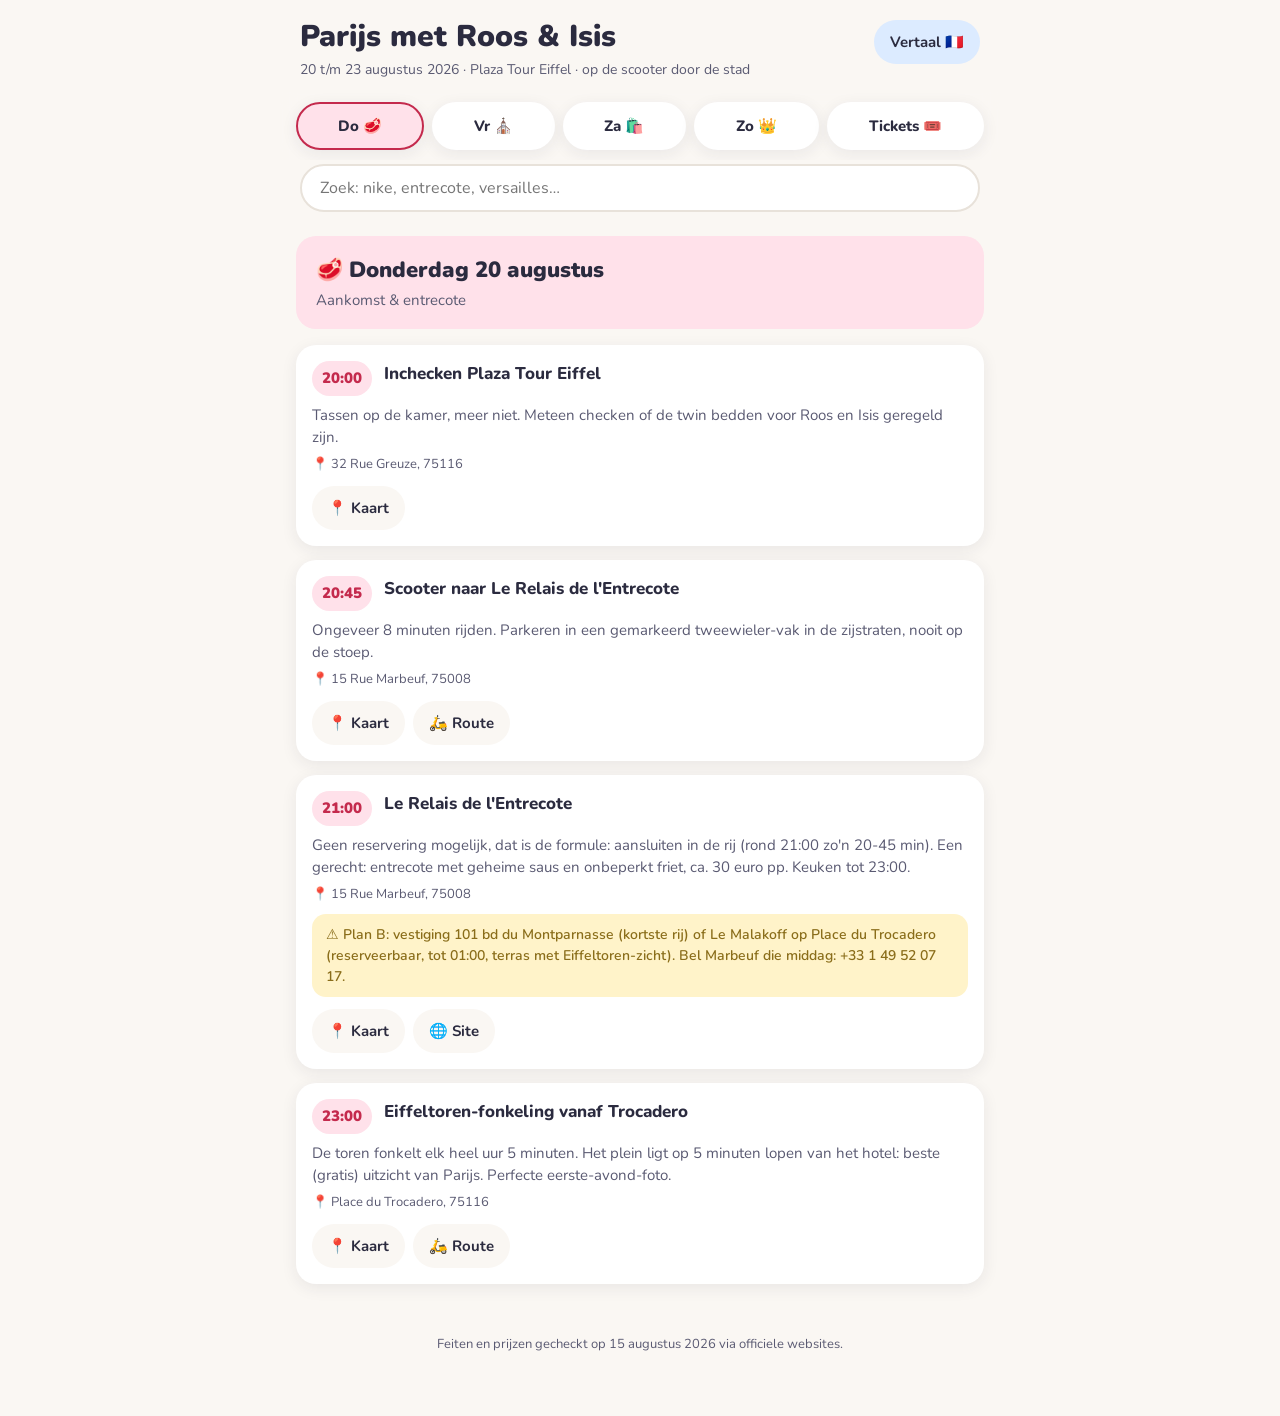
==== site/index.html @ 07dd007b "MVP: reisgids-webapp Parijs 20-23 aug 2026 Statische mobile-first site: 4 dag-tabs + tickets, zoeken" ====
<!DOCTYPE html>
<html lang="nl">
<head>
  <meta charset="UTF-8">
  <meta name="viewport" content="width=device-width, initial-scale=1.0">
  <meta name="description" content="Reisgids voor ons gezinsweekend Parijs, 20 t/m 23 augustus 2026.">
  <title>Parijs met Roos &amp; Isis</title>
  <link rel="preconnect" href="https://fonts.googleapis.com">
  <link rel="preconnect" href="https://fonts.gstatic.com" crossorigin>
  <link href="https://fonts.googleapis.com/css2?family=Nunito:wght@400;600;700;800;900&display=swap" rel="stylesheet">
  <link rel="stylesheet" href="css/style.css">
</head>
<body>
  <div class="app">

    <header class="header">
      <div class="header-row">
        <div class="header-titles">
          <h1 id="site-title">Parijs</h1>
          <p id="site-subtitle" class="subtitle"></p>
        </div>
        <a class="btn-translate" href="https://translate.google.com/?sl=nl&amp;tl=fr&amp;op=translate" target="_blank" rel="noopener">Vertaal 🇫🇷</a>
      </div>
    </header>

    <nav class="daynav" id="daynav" aria-label="Dagen"></nav>

    <div class="searchbar">
      <input type="search" id="search" placeholder="Zoek: nike, entrecote, versailles…" aria-label="Zoeken in het programma" autocomplete="off">
    </div>

    <main id="main">
      <section id="days"></section>
      <section id="tickets-view" hidden></section>
      <section id="search-view" hidden></section>
    </main>

    <footer class="footer">
      <p id="footer-checked"></p>
    </footer>

  </div>
  <script src="js/app.js"></script>
</body>
</html>
---- site/css/style.css ----
/* Parijs0826 — mobile-first, ontworpen op 390px */

:root {
  --ink: #2B2B3F;
  --ink-soft: #5A5A72;
  --bg: #FAF7F3;
  --card: #FFFFFF;
  --pink: #FFE1EA;
  --pink-deep: #C42A4D;
  --blue: #DCEBFF;
  --blue-deep: #2B5D9E;
  --lilac: #EADCFF;
  --lilac-deep: #6B42A8;
  --mint: #DFF5E9;
  --mint-deep: #1F7A4D;
  --gold: #FFF3C9;
  --gold-deep: #8A6D1A;
  --radius: 20px;
  --shadow: 0 4px 16px rgba(43, 43, 63, 0.08);
}

* { box-sizing: border-box; }

html { scroll-behavior: smooth; }

body {
  margin: 0;
  font-family: 'Nunito', system-ui, -apple-system, 'Segoe UI', sans-serif;
  font-size: 16px;
  line-height: 1.5;
  color: var(--ink);
  background: var(--bg);
  -webkit-font-smoothing: antialiased;
}

.app {
  max-width: 720px;
  margin: 0 auto;
  padding: 0 16px 40px;
}

/* ---------- Header ---------- */

.header { padding: 20px 4px 12px; }

.header-row {
  display: flex;
  align-items: flex-start;
  justify-content: space-between;
  gap: 12px;
}

.header h1 {
  margin: 0;
  font-size: 26px;
  font-weight: 900;
  line-height: 1.15;
}

.subtitle {
  margin: 4px 0 0;
  font-size: 14px;
  color: var(--ink-soft);
}

.btn-translate {
  flex-shrink: 0;
  display: inline-flex;
  align-items: center;
  min-height: 44px;
  padding: 8px 16px;
  border-radius: 999px;
  background: var(--blue);
  color: var(--ink);
  font-weight: 700;
  font-size: 15px;
  text-decoration: none;
  white-space: nowrap;
}

/* ---------- Dag-navigatie ---------- */

.daynav {
  position: sticky;
  top: 0;
  z-index: 10;
  display: flex;
  gap: 8px;
  padding: 10px 4px;
  margin: 0 -16px;
  padding-left: 16px;
  padding-right: 16px;
  background: rgba(250, 247, 243, 0.92);
  backdrop-filter: blur(8px);
  -webkit-backdrop-filter: blur(8px);
  overflow-x: auto;
  scrollbar-width: none;
}
.daynav::-webkit-scrollbar { display: none; }

.daytab {
  flex: 1 0 auto;
  min-height: 48px;
  padding: 8px 14px;
  border: 2px solid transparent;
  border-radius: 999px;
  background: var(--card);
  box-shadow: var(--shadow);
  font-family: inherit;
  font-size: 15px;
  font-weight: 800;
  color: var(--ink);
  cursor: pointer;
  white-space: nowrap;
}

.daytab.active-pink  { background: var(--pink);  border-color: var(--pink-deep); }
.daytab.active-blue  { background: var(--blue);  border-color: var(--blue-deep); }
.daytab.active-lilac { background: var(--lilac); border-color: var(--lilac-deep); }
.daytab.active-mint  { background: var(--mint);  border-color: var(--mint-deep); }
.daytab.active-tickets { background: var(--gold); border-color: var(--gold-deep); }

/* ---------- Zoeken ---------- */

.searchbar { padding: 4px 4px 8px; }

#search {
  width: 100%;
  min-height: 48px;
  padding: 10px 18px;
  border: 2px solid #E8E2DA;
  border-radius: 999px;
  background: var(--card);
  font-family: inherit;
  font-size: 16px;
  color: var(--ink);
}
#search:focus {
  outline: none;
  border-color: var(--ink-soft);
}

/* ---------- Dag-secties ---------- */

.day-section { padding-top: 8px; }

.day-header {
  border-radius: var(--radius);
  padding: 18px 20px;
  margin: 8px 0 16px;
}
.day-header h2 {
  margin: 0;
  font-size: 22px;
  font-weight: 900;
}
.day-header .day-sub {
  margin: 2px 0 0;
  font-size: 15px;
  color: var(--ink-soft);
}

.bg-pink  { background: var(--pink); }
.bg-blue  { background: var(--blue); }
.bg-lilac { background: var(--lilac); }
.bg-mint  { background: var(--mint); }

/* ---------- Programma-cards ---------- */

.card {
  background: var(--card);
  border-radius: var(--radius);
  box-shadow: var(--shadow);
  padding: 16px;
  margin-bottom: 14px;
}

.card-top {
  display: flex;
  align-items: flex-start;
  gap: 12px;
}

.time-chip {
  flex-shrink: 0;
  display: inline-flex;
  align-items: center;
  justify-content: center;
  min-width: 58px;
  padding: 6px 10px;
  border-radius: 999px;
  font-size: 15px;
  font-weight: 900;
}
.chip-pink  { background: var(--pink);  color: var(--pink-deep); }
.chip-blue  { background: var(--blue);  color: var(--blue-deep); }
.chip-lilac { background: var(--lilac); color: var(--lilac-deep); }
.chip-mint  { background: var(--mint);  color: var(--mint-deep); }

.card h3 {
  margin: 2px 0 0;
  font-size: 17px;
  font-weight: 800;
  line-height: 1.3;
}

.day-label {
  display: inline-block;
  margin-bottom: 6px;
  padding: 3px 12px;
  border-radius: 999px;
  font-size: 13px;
  font-weight: 800;
}

.card .desc {
  margin: 8px 0 0;
  font-size: 15px;
  color: var(--ink-soft);
}

.card .address {
  margin: 6px 0 0;
  font-size: 13px;
  color: var(--ink-soft);
}

.warn {
  margin-top: 10px;
  padding: 10px 14px;
  border-radius: 14px;
  background: var(--gold);
  color: var(--gold-deep);
  font-size: 14px;
  font-weight: 600;
}

.btnrow {
  display: flex;
  flex-wrap: wrap;
  gap: 8px;
  margin-top: 12px;
}

.btn {
  display: inline-flex;
  align-items: center;
  justify-content: center;
  min-height: 44px;
  padding: 8px 16px;
  border: none;
  border-radius: 999px;
  background: var(--bg);
  font-family: inherit;
  font-size: 15px;
  font-weight: 700;
  color: var(--ink);
  text-decoration: none;
  cursor: pointer;
}
.btn:active { transform: scale(0.97); }

/* ---------- Tickets ---------- */

.section-title {
  margin: 20px 4px 12px;
  font-size: 22px;
  font-weight: 900;
}

.ticket-card {
  background: var(--card);
  border-radius: var(--radius);
  box-shadow: var(--shadow);
  padding: 18px;
  margin-bottom: 14px;
  transition: box-shadow 0.4s;
}

.ticket-card.flash {
  box-shadow: 0 0 0 3px var(--pink-deep), var(--shadow);
}

.badge {
  display: inline-block;
  padding: 4px 14px;
  border-radius: 999px;
  font-size: 13px;
  font-weight: 900;
  letter-spacing: 0.03em;
}
.badge-boek-vandaag       { background: var(--pink-deep); color: #fff; }
.badge-vooraf-aangeraden  { background: var(--lilac); color: var(--lilac-deep); }
.badge-op-de-dag          { background: var(--blue);  color: var(--blue-deep); }
.badge-beslismoment       { background: var(--gold);  color: var(--gold-deep); }
.badge-kan-ter-plekke     { background: var(--mint);  color: var(--mint-deep); }

.ticket-card h3 {
  margin: 10px 0 4px;
  font-size: 18px;
  font-weight: 800;
}

.ticket-meta {
  margin: 2px 0;
  font-size: 15px;
  color: var(--ink-soft);
}
.ticket-meta strong { color: var(--ink); }

.ticket-note {
  margin: 8px 0 0;
  font-size: 14px;
  color: var(--ink-soft);
}

.btn-book {
  display: flex;
  align-items: center;
  justify-content: center;
  width: 100%;
  min-height: 52px;
  margin-top: 14px;
  border-radius: 999px;
  background: var(--ink);
  color: #fff;
  font-size: 16px;
  font-weight: 800;
  text-decoration: none;
}

/* ---------- Praktisch & budget ---------- */

.praktisch-card {
  background: var(--card);
  border-radius: var(--radius);
  box-shadow: var(--shadow);
  padding: 16px;
  margin-bottom: 12px;
}
.praktisch-card h3 {
  margin: 0 0 6px;
  font-size: 16px;
  font-weight: 800;
}
.praktisch-card p {
  margin: 0;
  font-size: 14px;
  color: var(--ink-soft);
}

.budget-row {
  display: flex;
  justify-content: space-between;
  gap: 12px;
  padding: 8px 0;
  border-bottom: 1px solid #F0EAE2;
  font-size: 15px;
}
.budget-row:last-of-type { border-bottom: none; }
.budget-row .bedrag { font-weight: 800; white-space: nowrap; }

.budget-total {
  display: flex;
  justify-content: space-between;
  gap: 12px;
  padding: 10px 0 0;
  font-size: 16px;
  font-weight: 900;
}

.budget-extra {
  margin: 10px 0 0;
  font-size: 14px;
  color: var(--ink-soft);
}

/* ---------- Zoekresultaten ---------- */

.search-empty {
  padding: 30px 16px;
  text-align: center;
  color: var(--ink-soft);
  font-size: 15px;
}

/* ---------- Footer ---------- */

.footer {
  padding: 24px 4px 8px;
  text-align: center;
  font-size: 13px;
  color: var(--ink-soft);
}

/* ---------- Groter scherm ---------- */

@media (min-width: 480px) {
  .header h1 { font-size: 30px; }
}
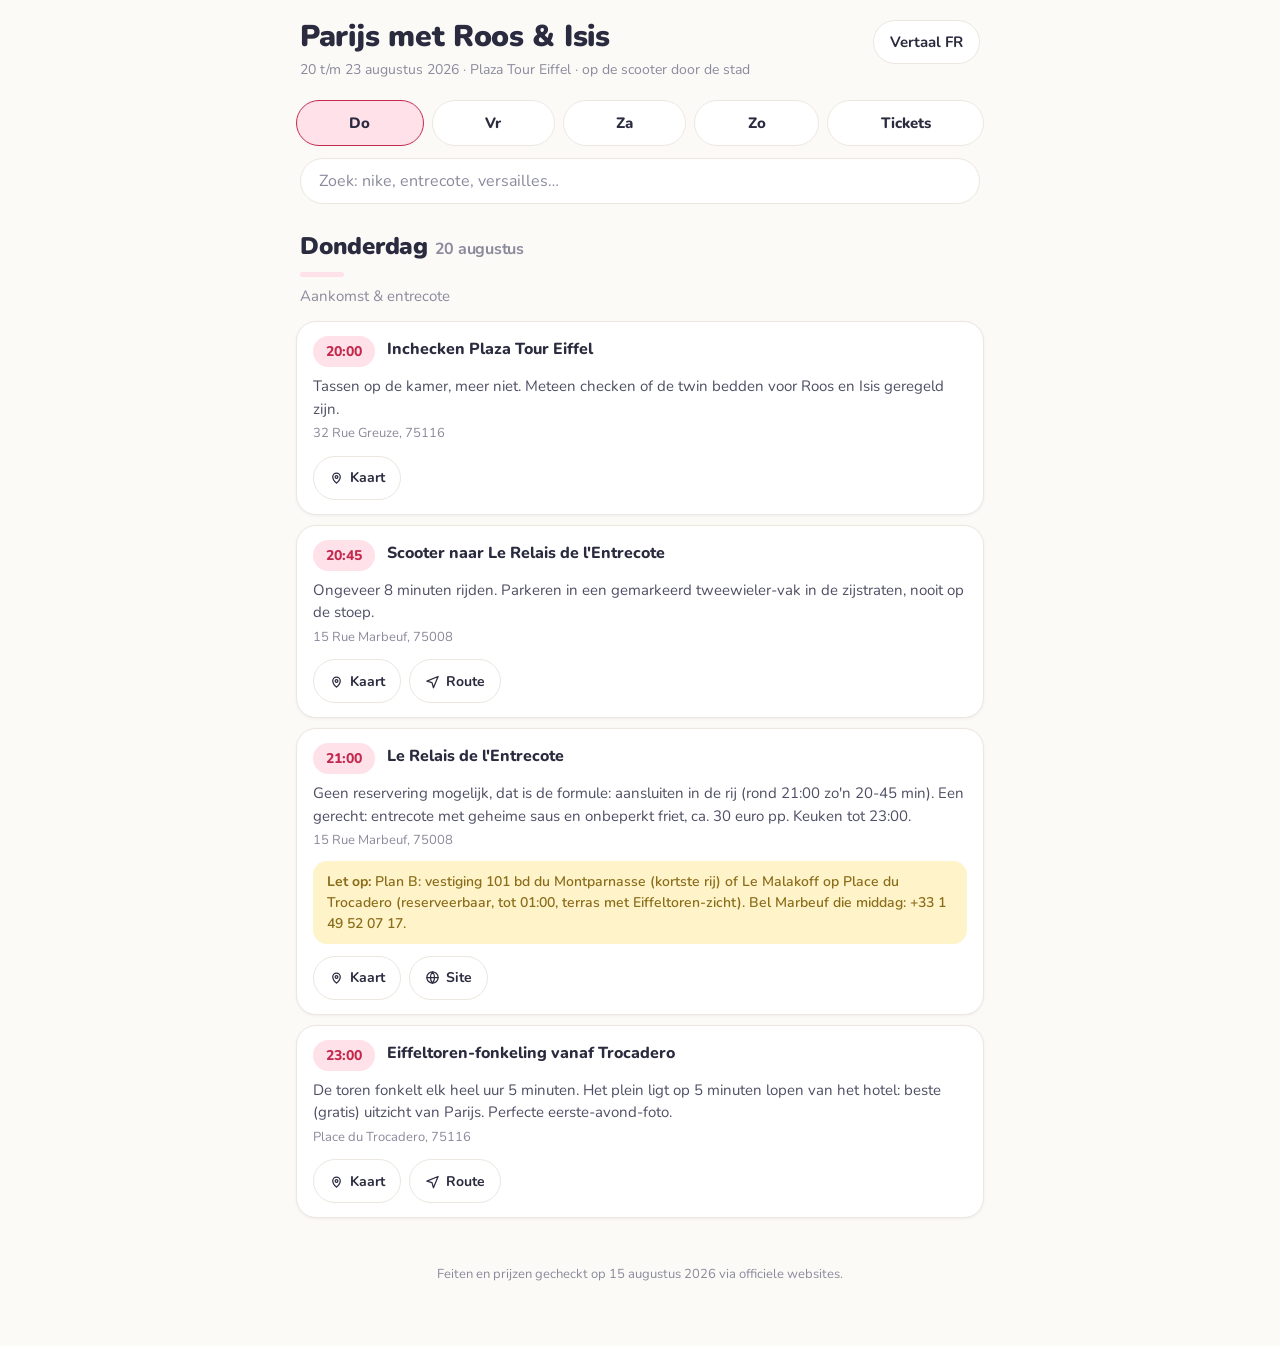
==== commit 141f983b: "Sprint 1: strakker design, emoji vervangen door SVG-iconen Dag-tabs en koppen tekstueel, knoppen met" ====
--- a/site/index.html
+++ b/site/index.html
@@ -19,7 +19,7 @@
           <h1 id="site-title">Parijs</h1>
           <p id="site-subtitle" class="subtitle"></p>
         </div>
-        <a class="btn-translate" href="https://translate.google.com/?sl=nl&amp;tl=fr&amp;op=translate" target="_blank" rel="noopener">Vertaal 🇫🇷</a>
+        <a class="btn-translate" href="https://translate.google.com/?sl=nl&amp;tl=fr&amp;op=translate" target="_blank" rel="noopener">Vertaal FR</a>
       </div>
     </header>
 
--- a/site/css/style.css
+++ b/site/css/style.css
@@ -2,9 +2,11 @@
 
 :root {
   --ink: #2B2B3F;
-  --ink-soft: #5A5A72;
-  --bg: #FAF7F3;
+  --ink-soft: #4E4E64;
+  --ink-mute: #8A8A9C;
+  --bg: #FBFAF7;
   --card: #FFFFFF;
+  --line: #ECE7DF;
   --pink: #FFE1EA;
   --pink-deep: #C42A4D;
   --blue: #DCEBFF;
@@ -16,7 +18,7 @@
   --gold: #FFF3C9;
   --gold-deep: #8A6D1A;
   --radius: 20px;
-  --shadow: 0 4px 16px rgba(43, 43, 63, 0.08);
+  --shadow: 0 1px 3px rgba(43, 43, 63, 0.06);
 }
 
 * { box-sizing: border-box; }
@@ -39,9 +41,15 @@
   padding: 0 16px 40px;
 }
 
+.ic {
+  width: 15px;
+  height: 15px;
+  flex-shrink: 0;
+}
+
 /* ---------- Header ---------- */
 
-.header { padding: 20px 4px 12px; }
+.header { padding: 20px 4px 10px; }
 
 .header-row {
   display: flex;
@@ -55,12 +63,13 @@
   font-size: 26px;
   font-weight: 900;
   line-height: 1.15;
+  letter-spacing: -0.01em;
 }
 
 .subtitle {
   margin: 4px 0 0;
   font-size: 14px;
-  color: var(--ink-soft);
+  color: var(--ink-mute);
 }
 
 .btn-translate {
@@ -69,8 +78,9 @@
   align-items: center;
   min-height: 44px;
   padding: 8px 16px;
-  border-radius: 999px;
-  background: var(--blue);
+  border: 1px solid var(--line);
+  border-radius: 999px;
+  background: var(--card);
   color: var(--ink);
   font-weight: 700;
   font-size: 15px;
@@ -86,11 +96,9 @@
   z-index: 10;
   display: flex;
   gap: 8px;
-  padding: 10px 4px;
+  padding: 10px 16px;
   margin: 0 -16px;
-  padding-left: 16px;
-  padding-right: 16px;
-  background: rgba(250, 247, 243, 0.92);
+  background: rgba(251, 250, 247, 0.94);
   backdrop-filter: blur(8px);
   -webkit-backdrop-filter: blur(8px);
   overflow-x: auto;
@@ -100,12 +108,11 @@
 
 .daytab {
   flex: 1 0 auto;
-  min-height: 48px;
-  padding: 8px 14px;
-  border: 2px solid transparent;
-  border-radius: 999px;
-  background: var(--card);
-  box-shadow: var(--shadow);
+  min-height: 46px;
+  padding: 8px 16px;
+  border: 1px solid var(--line);
+  border-radius: 999px;
+  background: var(--card);
   font-family: inherit;
   font-size: 15px;
   font-weight: 800;
@@ -122,42 +129,56 @@
 
 /* ---------- Zoeken ---------- */
 
-.searchbar { padding: 4px 4px 8px; }
+.searchbar { padding: 2px 4px 8px; }
 
 #search {
   width: 100%;
-  min-height: 48px;
+  min-height: 46px;
   padding: 10px 18px;
-  border: 2px solid #E8E2DA;
+  border: 1px solid var(--line);
   border-radius: 999px;
   background: var(--card);
   font-family: inherit;
   font-size: 16px;
   color: var(--ink);
 }
+#search::placeholder { color: var(--ink-mute); }
 #search:focus {
   outline: none;
-  border-color: var(--ink-soft);
+  border-color: var(--ink-mute);
 }
 
 /* ---------- Dag-secties ---------- */
 
-.day-section { padding-top: 8px; }
-
-.day-header {
-  border-radius: var(--radius);
-  padding: 18px 20px;
-  margin: 8px 0 16px;
-}
+.day-section { padding-top: 4px; }
+
+.day-header { padding: 12px 4px 14px; }
+
 .day-header h2 {
   margin: 0;
-  font-size: 22px;
+  font-size: 24px;
   font-weight: 900;
-}
+  letter-spacing: -0.01em;
+}
+
+.day-date {
+  font-size: 16px;
+  font-weight: 700;
+  color: var(--ink-mute);
+}
+
+.day-accent {
+  display: block;
+  width: 44px;
+  height: 5px;
+  border-radius: 999px;
+  margin-top: 8px;
+}
+
 .day-header .day-sub {
-  margin: 2px 0 0;
-  font-size: 15px;
-  color: var(--ink-soft);
+  margin: 8px 0 0;
+  font-size: 15px;
+  color: var(--ink-mute);
 }
 
 .bg-pink  { background: var(--pink); }
@@ -169,10 +190,11 @@
 
 .card {
   background: var(--card);
+  border: 1px solid var(--line);
   border-radius: var(--radius);
   box-shadow: var(--shadow);
-  padding: 16px;
-  margin-bottom: 14px;
+  padding: 14px 16px;
+  margin-bottom: 10px;
 }
 
 .card-top {
@@ -186,11 +208,12 @@
   display: inline-flex;
   align-items: center;
   justify-content: center;
-  min-width: 58px;
-  padding: 6px 10px;
-  border-radius: 999px;
-  font-size: 15px;
-  font-weight: 900;
+  min-width: 62px;
+  padding: 5px 10px;
+  border-radius: 999px;
+  font-size: 14px;
+  font-weight: 800;
+  font-variant-numeric: tabular-nums;
 }
 .chip-pink  { background: var(--pink);  color: var(--pink-deep); }
 .chip-blue  { background: var(--blue);  color: var(--blue-deep); }
@@ -198,16 +221,16 @@
 .chip-mint  { background: var(--mint);  color: var(--mint-deep); }
 
 .card h3 {
-  margin: 2px 0 0;
-  font-size: 17px;
+  margin: 3px 0 0;
+  font-size: 16px;
   font-weight: 800;
   line-height: 1.3;
 }
 
 .day-label {
   display: inline-block;
-  margin-bottom: 6px;
-  padding: 3px 12px;
+  margin-bottom: 8px;
+  padding: 2px 12px;
   border-radius: 999px;
   font-size: 13px;
   font-weight: 800;
@@ -220,9 +243,9 @@
 }
 
 .card .address {
-  margin: 6px 0 0;
+  margin: 4px 0 0;
   font-size: 13px;
-  color: var(--ink-soft);
+  color: var(--ink-mute);
 }
 
 .warn {
@@ -246,13 +269,14 @@
   display: inline-flex;
   align-items: center;
   justify-content: center;
+  gap: 6px;
   min-height: 44px;
-  padding: 8px 16px;
-  border: none;
-  border-radius: 999px;
-  background: var(--bg);
+  padding: 8px 15px;
+  border: 1px solid var(--line);
+  border-radius: 999px;
+  background: var(--card);
   font-family: inherit;
-  font-size: 15px;
+  font-size: 14px;
   font-weight: 700;
   color: var(--ink);
   text-decoration: none;
@@ -263,17 +287,19 @@
 /* ---------- Tickets ---------- */
 
 .section-title {
-  margin: 20px 4px 12px;
+  margin: 22px 4px 12px;
   font-size: 22px;
   font-weight: 900;
+  letter-spacing: -0.01em;
 }
 
 .ticket-card {
   background: var(--card);
+  border: 1px solid var(--line);
   border-radius: var(--radius);
   box-shadow: var(--shadow);
-  padding: 18px;
-  margin-bottom: 14px;
+  padding: 16px;
+  margin-bottom: 10px;
   transition: box-shadow 0.4s;
 }
 
@@ -283,7 +309,7 @@
 
 .badge {
   display: inline-block;
-  padding: 4px 14px;
+  padding: 3px 13px;
   border-radius: 999px;
   font-size: 13px;
   font-weight: 900;
@@ -297,7 +323,7 @@
 
 .ticket-card h3 {
   margin: 10px 0 4px;
-  font-size: 18px;
+  font-size: 17px;
   font-weight: 800;
 }
 
@@ -311,7 +337,7 @@
 .ticket-note {
   margin: 8px 0 0;
   font-size: 14px;
-  color: var(--ink-soft);
+  color: var(--ink-mute);
 }
 
 .btn-book {
@@ -319,12 +345,12 @@
   align-items: center;
   justify-content: center;
   width: 100%;
-  min-height: 52px;
+  min-height: 50px;
   margin-top: 14px;
   border-radius: 999px;
   background: var(--ink);
   color: #fff;
-  font-size: 16px;
+  font-size: 15px;
   font-weight: 800;
   text-decoration: none;
 }
@@ -333,14 +359,15 @@
 
 .praktisch-card {
   background: var(--card);
+  border: 1px solid var(--line);
   border-radius: var(--radius);
   box-shadow: var(--shadow);
   padding: 16px;
-  margin-bottom: 12px;
+  margin-bottom: 10px;
 }
 .praktisch-card h3 {
   margin: 0 0 6px;
-  font-size: 16px;
+  font-size: 15px;
   font-weight: 800;
 }
 .praktisch-card p {
@@ -354,8 +381,9 @@
   justify-content: space-between;
   gap: 12px;
   padding: 8px 0;
-  border-bottom: 1px solid #F0EAE2;
-  font-size: 15px;
+  border-bottom: 1px solid #F2EEE7;
+  font-size: 15px;
+  font-variant-numeric: tabular-nums;
 }
 .budget-row:last-of-type { border-bottom: none; }
 .budget-row .bedrag { font-weight: 800; white-space: nowrap; }
@@ -367,12 +395,13 @@
   padding: 10px 0 0;
   font-size: 16px;
   font-weight: 900;
+  font-variant-numeric: tabular-nums;
 }
 
 .budget-extra {
   margin: 10px 0 0;
   font-size: 14px;
-  color: var(--ink-soft);
+  color: var(--ink-mute);
 }
 
 /* ---------- Zoekresultaten ---------- */
@@ -380,7 +409,7 @@
 .search-empty {
   padding: 30px 16px;
   text-align: center;
-  color: var(--ink-soft);
+  color: var(--ink-mute);
   font-size: 15px;
 }
 
@@ -390,7 +419,7 @@
   padding: 24px 4px 8px;
   text-align: center;
   font-size: 13px;
-  color: var(--ink-soft);
+  color: var(--ink-mute);
 }
 
 /* ---------- Groter scherm ---------- */
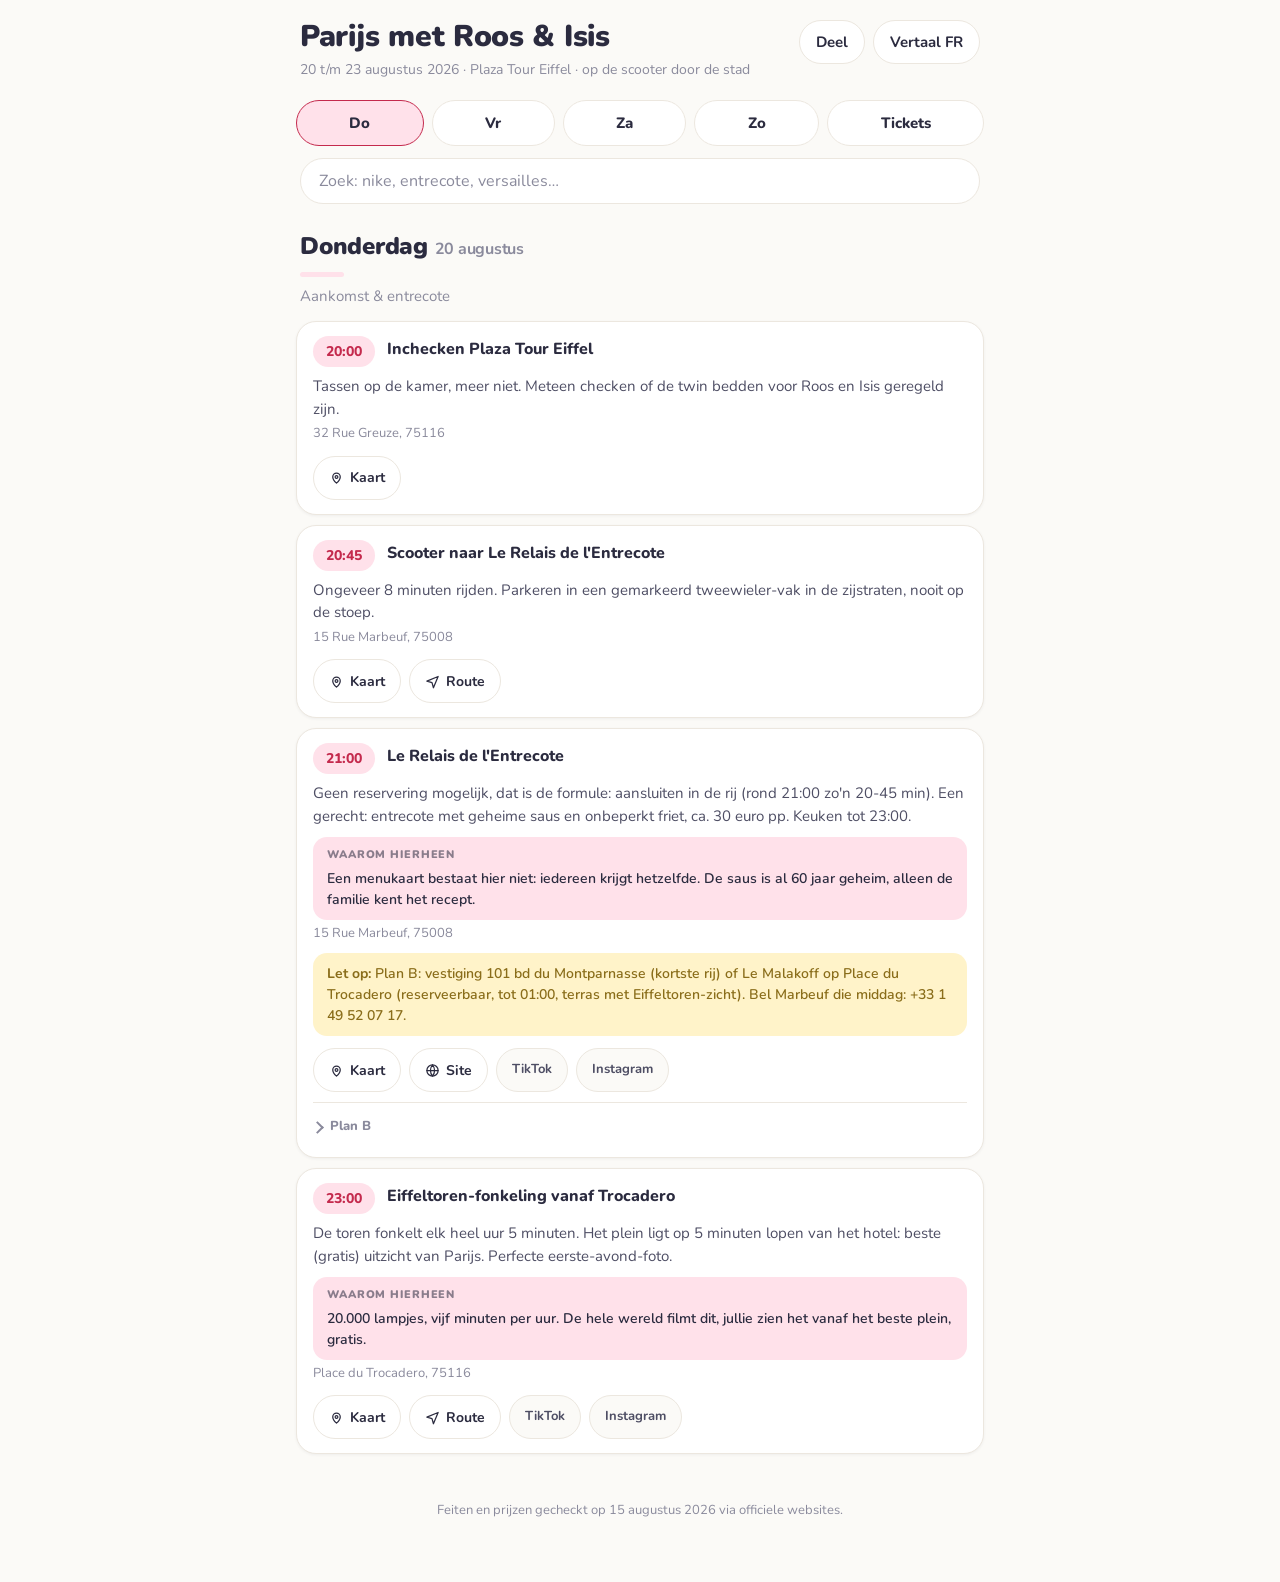
==== commit e4a6ce52: "Sprint 2 extra: Deel-knop in de header Web Share API op mobiel, kopieer-naar-klembord als fallback m" ====
--- a/site/index.html
+++ b/site/index.html
@@ -19,7 +19,10 @@
           <h1 id="site-title">Parijs</h1>
           <p id="site-subtitle" class="subtitle"></p>
         </div>
-        <a class="btn-translate" href="https://translate.google.com/?sl=nl&amp;tl=fr&amp;op=translate" target="_blank" rel="noopener">Vertaal FR</a>
+        <div class="header-actions">
+          <button class="btn-translate" id="share-btn" type="button">Deel</button>
+          <a class="btn-translate" href="https://translate.google.com/?sl=nl&amp;tl=fr&amp;op=translate" target="_blank" rel="noopener">Vertaal FR</a>
+        </div>
       </div>
     </header>
 
--- a/site/css/style.css
+++ b/site/css/style.css
@@ -72,8 +72,16 @@
   color: var(--ink-mute);
 }
 
+.header-actions {
+  flex-shrink: 0;
+  display: flex;
+  gap: 8px;
+}
+
 .btn-translate {
   flex-shrink: 0;
+  font-family: inherit;
+  cursor: pointer;
   display: inline-flex;
   align-items: center;
   min-height: 44px;
@@ -220,6 +228,25 @@
 .chip-lilac { background: var(--lilac); color: var(--lilac-deep); }
 .chip-mint  { background: var(--mint);  color: var(--mint-deep); }
 
+.card.is-now { border-color: var(--ink); }
+
+.live-badge {
+  flex-shrink: 0;
+  display: inline-flex;
+  align-items: center;
+  padding: 5px 10px;
+  border-radius: 999px;
+  font-size: 12px;
+  font-weight: 900;
+  letter-spacing: 0.05em;
+}
+.live-now { background: var(--ink); color: #fff; }
+.live-next {
+  background: var(--card);
+  color: var(--ink-mute);
+  border: 1px solid var(--line);
+}
+
 .card h3 {
   margin: 3px 0 0;
   font-size: 16px;
@@ -246,6 +273,37 @@
   margin: 4px 0 0;
   font-size: 13px;
   color: var(--ink-mute);
+}
+
+.why {
+  margin-top: 10px;
+  padding: 10px 14px;
+  border-radius: 14px;
+}
+
+.why-label {
+  margin: 0;
+  font-size: 11px;
+  font-weight: 900;
+  letter-spacing: 0.08em;
+  text-transform: uppercase;
+  opacity: 0.55;
+}
+
+.why-text {
+  margin: 4px 0 0;
+  font-size: 14px;
+  font-weight: 600;
+  color: var(--ink);
+}
+
+.option-why {
+  margin: 6px 0 0;
+  padding-left: 10px;
+  border-left: 3px solid var(--line);
+  font-size: 13px;
+  font-weight: 600;
+  color: var(--ink-soft);
 }
 
 .warn {
@@ -265,6 +323,39 @@
   margin-top: 12px;
 }
 
+/* ---------- Opties binnen een card (bijv. dinersuggesties) ---------- */
+
+.option-group {
+  margin: 14px 0 0;
+  font-size: 12px;
+  font-weight: 800;
+  letter-spacing: 0.06em;
+  text-transform: uppercase;
+  color: var(--ink-mute);
+}
+
+.option {
+  margin-top: 8px;
+  padding: 12px 14px;
+  border: 1px solid var(--line);
+  border-radius: 14px;
+  background: var(--bg);
+}
+
+.option-name {
+  margin: 0;
+  font-size: 15px;
+  font-weight: 800;
+}
+
+.option-note {
+  margin: 3px 0 0;
+  font-size: 14px;
+  color: var(--ink-soft);
+}
+
+.option-btns { margin-top: 10px; }
+
 .btn {
   display: inline-flex;
   align-items: center;
@@ -283,6 +374,58 @@
   cursor: pointer;
 }
 .btn:active { transform: scale(0.97); }
+
+.btn-social {
+  font-size: 13px;
+  color: var(--ink-soft);
+  background: var(--bg);
+}
+
+.btn-viral {
+  font-size: 13px;
+  background: var(--pink);
+  border-color: var(--pink-deep);
+  color: var(--pink-deep);
+}
+
+/* ---------- Plan B ---------- */
+
+.planb {
+  margin-top: 10px;
+  border-top: 1px solid var(--line);
+  padding-top: 8px;
+}
+
+.planb summary {
+  display: inline-flex;
+  align-items: center;
+  min-height: 32px;
+  font-size: 13px;
+  font-weight: 800;
+  color: var(--ink-mute);
+  cursor: pointer;
+  list-style: none;
+}
+.planb summary::-webkit-details-marker { display: none; }
+.planb summary::before {
+  content: '';
+  display: inline-block;
+  width: 7px;
+  height: 7px;
+  margin-right: 8px;
+  border-right: 2px solid var(--ink-mute);
+  border-bottom: 2px solid var(--ink-mute);
+  transform: rotate(-45deg);
+  transition: transform 0.15s;
+}
+.planb[open] summary::before { transform: rotate(45deg); }
+
+.planb-body p {
+  margin: 6px 0 0;
+  font-size: 14px;
+  color: var(--ink-soft);
+}
+.planb-body .btn { margin-top: 8px; }
 
 /* ---------- Tickets ---------- */
 
@@ -307,6 +450,45 @@
   box-shadow: 0 0 0 3px var(--pink-deep), var(--shadow);
 }
 
+.booked-counter {
+  margin: -4px 4px 12px;
+  font-size: 14px;
+  font-weight: 700;
+  color: var(--ink-mute);
+}
+
+.ticket-head {
+  display: flex;
+  align-items: center;
+  justify-content: space-between;
+  gap: 10px;
+}
+
+.booked-toggle {
+  display: inline-flex;
+  align-items: center;
+  gap: 6px;
+  min-height: 44px;
+  padding: 6px 14px;
+  border: 1px solid var(--line);
+  border-radius: 999px;
+  background: var(--card);
+  font-family: inherit;
+  font-size: 14px;
+  font-weight: 700;
+  color: var(--ink-mute);
+  cursor: pointer;
+}
+.booked-toggle .ic { opacity: 0.35; }
+
+.ticket-card.booked { border-color: var(--mint-deep); }
+.ticket-card.booked .booked-toggle {
+  background: var(--mint);
+  border-color: var(--mint-deep);
+  color: var(--mint-deep);
+}
+.ticket-card.booked .booked-toggle .ic { opacity: 1; }
+
 .badge {
   display: inline-block;
   padding: 3px 13px;
@@ -355,7 +537,7 @@
   text-decoration: none;
 }
 
-/* ---------- Praktisch & budget ---------- */
+/* ---------- Praktisch ---------- */
 
 .praktisch-card {
   background: var(--card);
@@ -376,32 +558,23 @@
   color: var(--ink-soft);
 }
 
-.budget-row {
-  display: flex;
-  justify-content: space-between;
-  gap: 12px;
+.zin {
   padding: 8px 0;
   border-bottom: 1px solid #F2EEE7;
-  font-size: 15px;
-  font-variant-numeric: tabular-nums;
-}
-.budget-row:last-of-type { border-bottom: none; }
-.budget-row .bedrag { font-weight: 800; white-space: nowrap; }
-
-.budget-total {
-  display: flex;
-  justify-content: space-between;
-  gap: 12px;
-  padding: 10px 0 0;
-  font-size: 16px;
-  font-weight: 900;
-  font-variant-numeric: tabular-nums;
-}
-
-.budget-extra {
-  margin: 10px 0 0;
-  font-size: 14px;
-  color: var(--ink-mute);
+}
+.zin:last-child { border-bottom: none; padding-bottom: 0; }
+
+.zin-nl {
+  margin: 0;
+  font-size: 14px;
+  color: var(--ink-mute);
+}
+
+.zin-fr {
+  margin: 2px 0 0;
+  font-size: 15px;
+  font-weight: 700;
+  color: var(--ink);
 }
 
 /* ---------- Zoekresultaten ---------- */
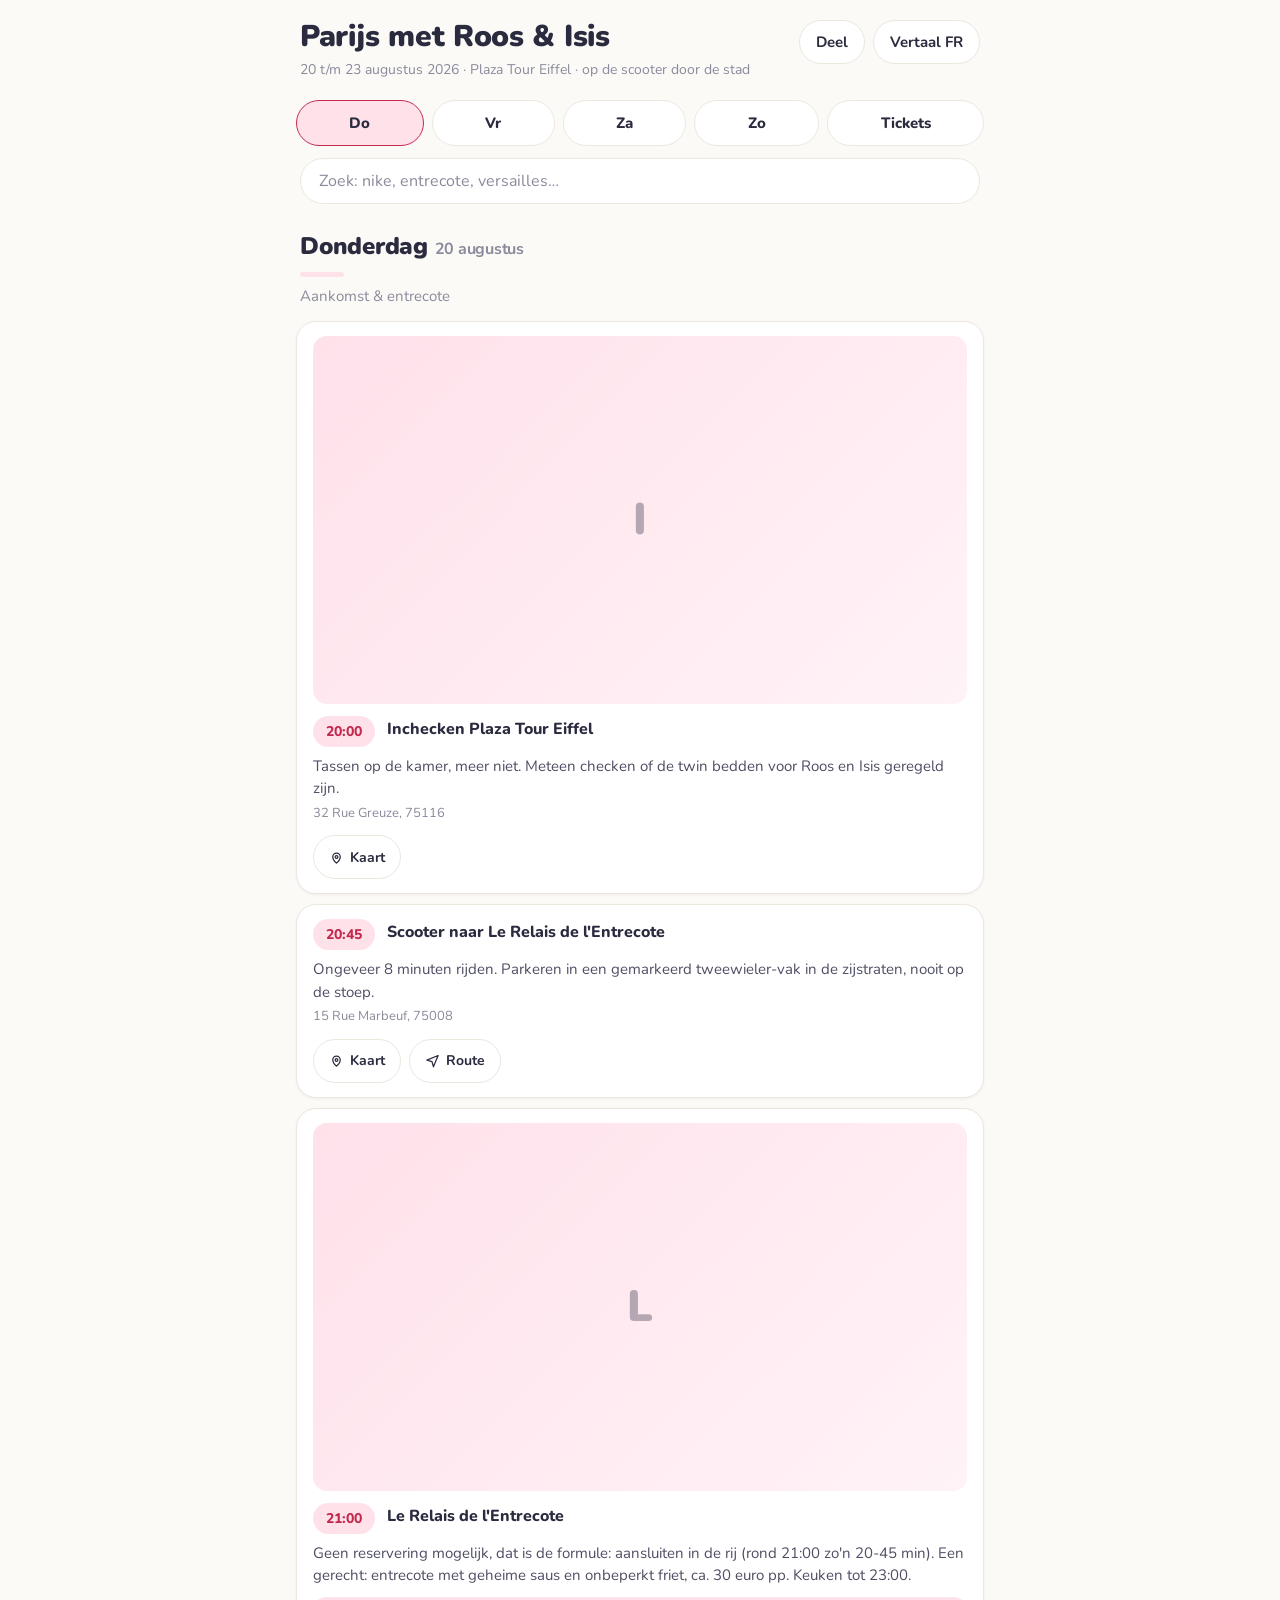
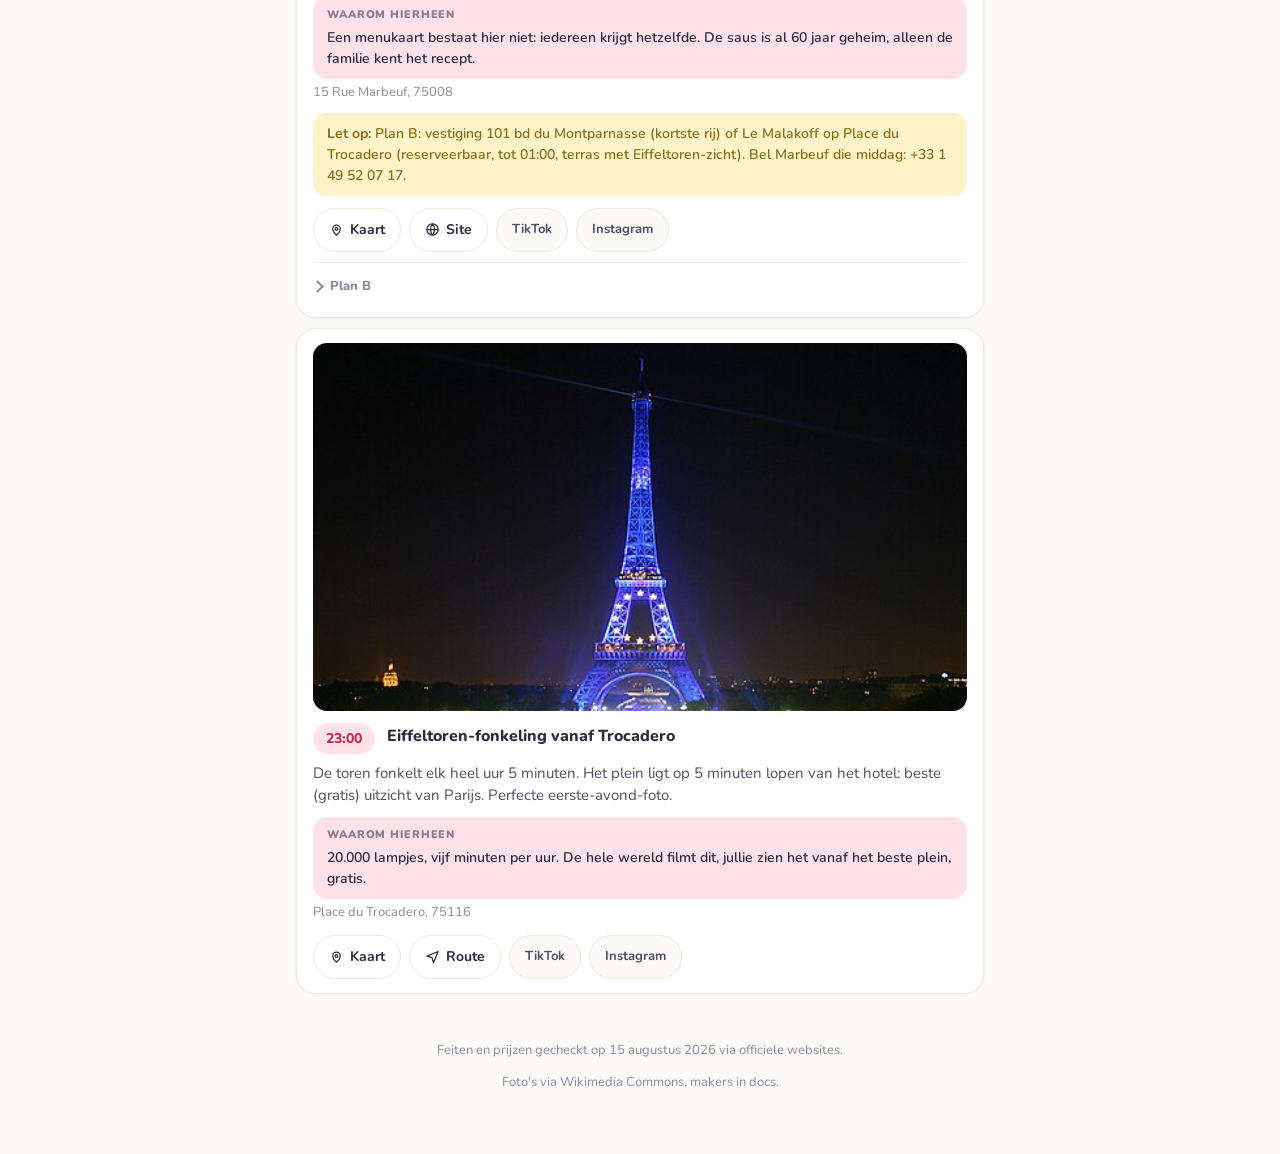
==== commit 141acd2d: "Sprint 3: foto per programmapunt via Wikimedia Commons 16 vrij gelicenseerde foto's (500px, max 80 K" ====
--- a/site/index.html
+++ b/site/index.html
@@ -40,6 +40,7 @@
 
     <footer class="footer">
       <p id="footer-checked"></p>
+      <p>Foto's via Wikimedia Commons, makers in docs.</p>
     </footer>
 
   </div>
--- a/site/css/style.css
+++ b/site/css/style.css
@@ -205,6 +205,32 @@
   margin-bottom: 10px;
 }
 
+.card-media {
+  display: block;
+  width: 100%;
+  aspect-ratio: 16 / 9;
+  height: auto;
+  object-fit: cover;
+  border-radius: 14px;
+  margin-bottom: 12px;
+  background: var(--bg);
+}
+
+.card-media.ph {
+  display: flex;
+  align-items: center;
+  justify-content: center;
+}
+.card-media.ph span {
+  font-size: 44px;
+  font-weight: 900;
+  color: rgba(43, 43, 63, 0.35);
+}
+.ph-pink  { background: linear-gradient(135deg, var(--pink), #FFF3F7); }
+.ph-blue  { background: linear-gradient(135deg, var(--blue), #F0F7FF); }
+.ph-lilac { background: linear-gradient(135deg, var(--lilac), #F7F1FF); }
+.ph-mint  { background: linear-gradient(135deg, var(--mint), #F1FBF5); }
+
 .card-top {
   display: flex;
   align-items: flex-start;
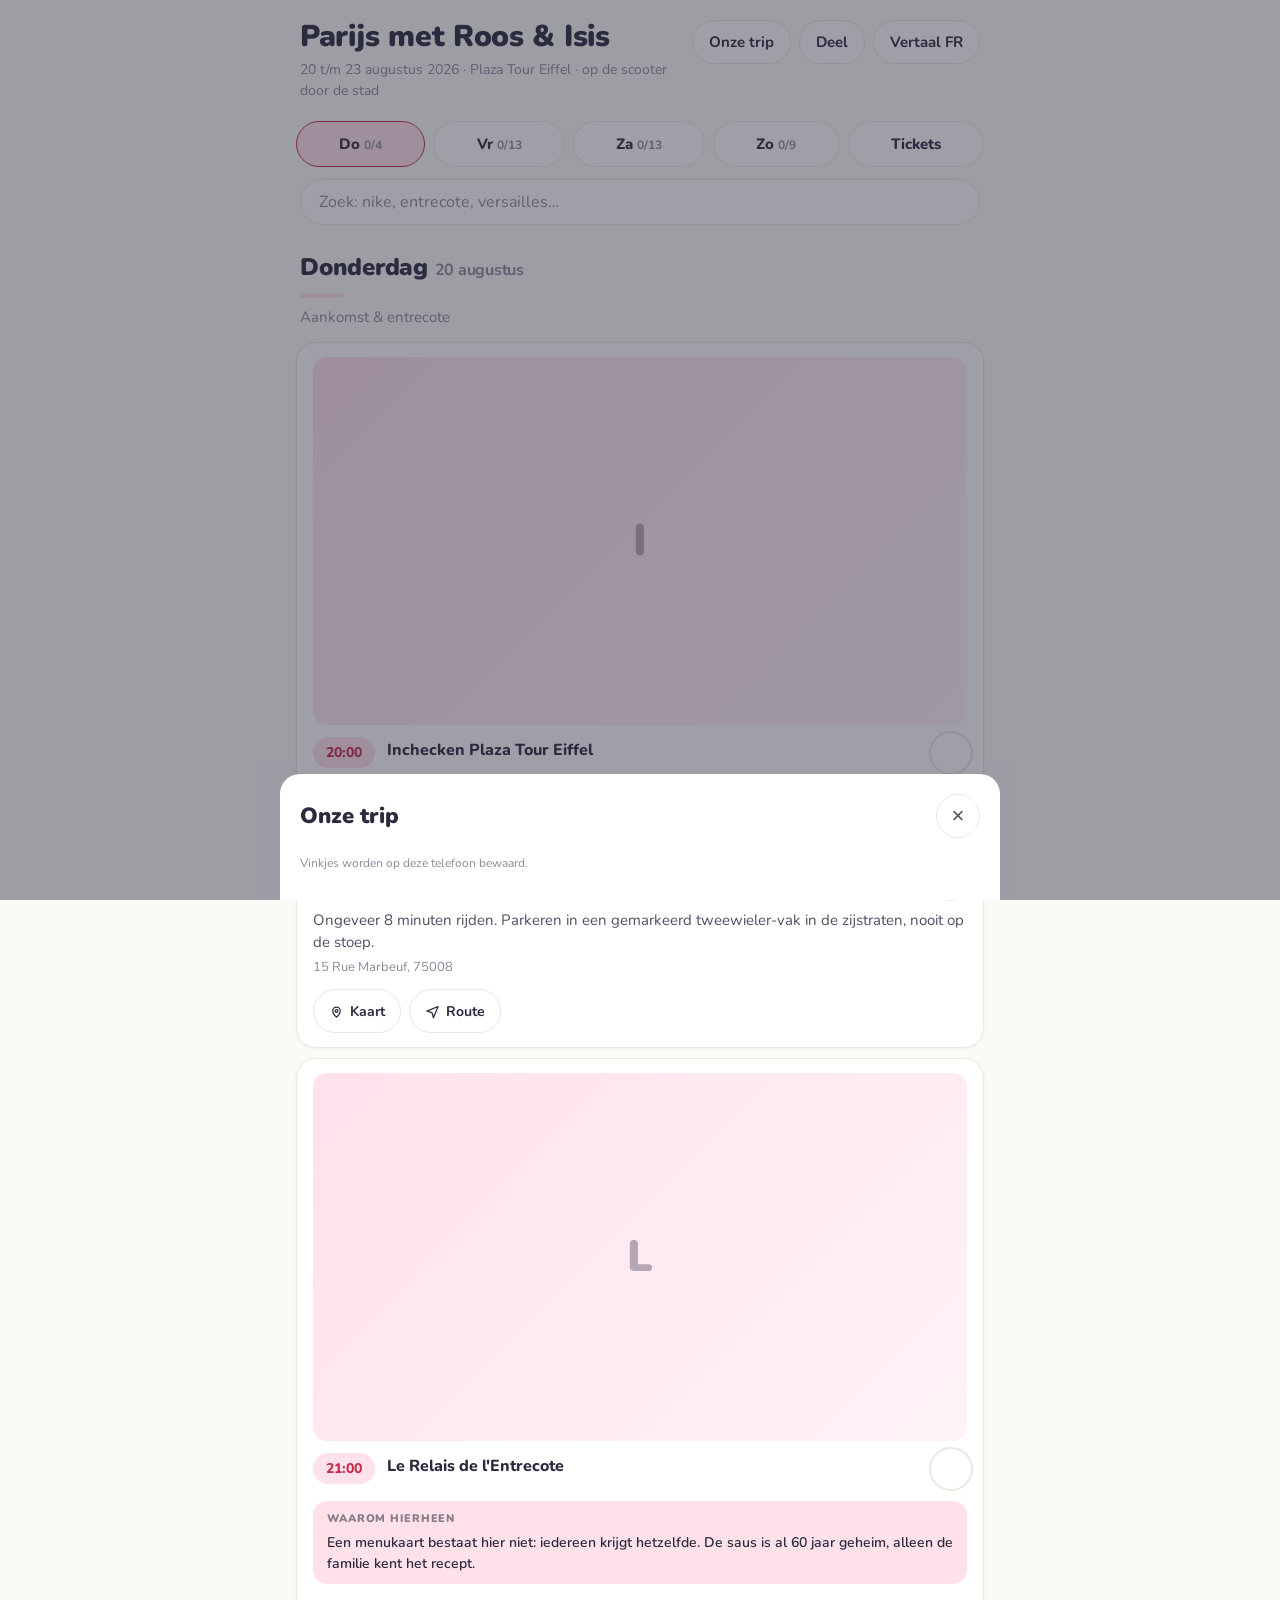
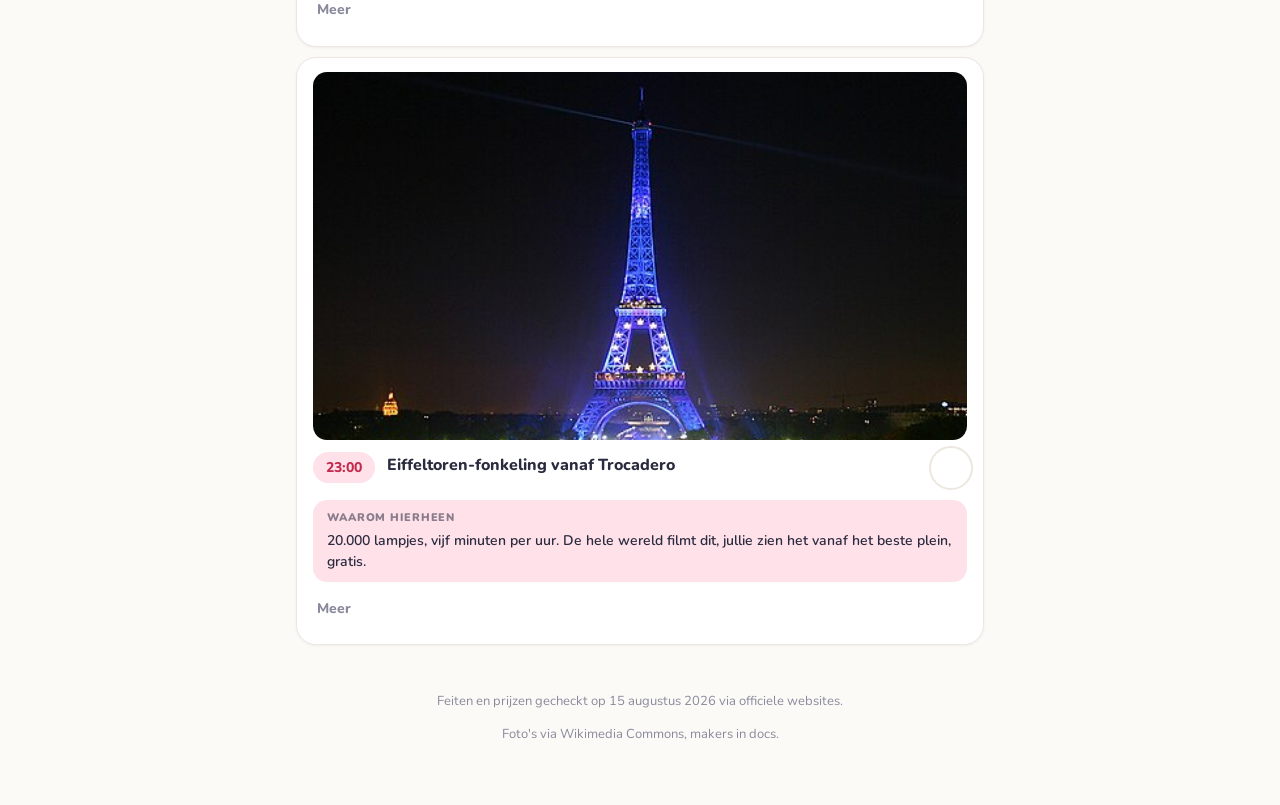
==== commit 44d5785d: "Sprint 3: afvinken per item plus Onze trip-recap Ronde vink-knop op elke card (localStorage op item-" ====
--- a/site/index.html
+++ b/site/index.html
@@ -20,6 +20,7 @@
           <p id="site-subtitle" class="subtitle"></p>
         </div>
         <div class="header-actions">
+          <button class="btn-translate" id="trip-btn" type="button">Onze trip</button>
           <button class="btn-translate" id="share-btn" type="button">Deel</button>
           <a class="btn-translate" href="https://translate.google.com/?sl=nl&amp;tl=fr&amp;op=translate" target="_blank" rel="noopener">Vertaal FR</a>
         </div>
@@ -38,6 +39,17 @@
       <section id="search-view" hidden></section>
     </main>
 
+    <div class="trip-overlay" id="trip-overlay" hidden>
+      <div class="trip-panel">
+        <div class="trip-head">
+          <h2>Onze trip</h2>
+          <button class="trip-close" id="trip-close" type="button" aria-label="Sluiten">&#215;</button>
+        </div>
+        <div id="trip-body"></div>
+        <p class="trip-foot">Vinkjes worden op deze telefoon bewaard.</p>
+      </div>
+    </div>
+
     <footer class="footer">
       <p id="footer-checked"></p>
       <p>Foto's via Wikimedia Commons, makers in docs.</p>
--- a/site/css/style.css
+++ b/site/css/style.css
@@ -414,6 +414,172 @@
   color: var(--pink-deep);
 }
 
+/* ---------- Afvinken ---------- */
+
+.check-btn {
+  flex-shrink: 0;
+  margin-left: auto;
+  width: 44px;
+  height: 44px;
+  margin-top: -6px;
+  margin-right: -6px;
+  display: inline-flex;
+  align-items: center;
+  justify-content: center;
+  border: 2px solid var(--line);
+  border-radius: 999px;
+  background: var(--card);
+  color: transparent;
+  cursor: pointer;
+}
+.check-btn .ic { width: 18px; height: 18px; }
+
+.card.done { border-color: var(--mint-deep); }
+.card.done .check-btn {
+  background: var(--mint);
+  border-color: var(--mint-deep);
+  color: var(--mint-deep);
+}
+
+.tab-count {
+  font-size: 12px;
+  font-weight: 700;
+  color: var(--ink-mute);
+  font-variant-numeric: tabular-nums;
+}
+
+/* ---------- Onze trip ---------- */
+
+.no-scroll { overflow: hidden; }
+
+.trip-overlay {
+  position: fixed;
+  inset: 0;
+  z-index: 50;
+  background: rgba(43, 43, 63, 0.45);
+  display: flex;
+  align-items: flex-end;
+  justify-content: center;
+}
+
+.trip-panel {
+  width: 100%;
+  max-width: 720px;
+  max-height: 85vh;
+  overflow-y: auto;
+  background: var(--card);
+  border-radius: var(--radius) var(--radius) 0 0;
+  padding: 20px 20px 28px;
+}
+
+.trip-head {
+  display: flex;
+  align-items: center;
+  justify-content: space-between;
+}
+.trip-head h2 {
+  margin: 0;
+  font-size: 22px;
+  font-weight: 900;
+}
+
+.trip-close {
+  width: 44px;
+  height: 44px;
+  border: 1px solid var(--line);
+  border-radius: 999px;
+  background: var(--card);
+  font-size: 22px;
+  line-height: 1;
+  color: var(--ink-soft);
+  cursor: pointer;
+}
+
+.trip-total {
+  margin: 12px 0 0;
+  font-size: 16px;
+  font-weight: 800;
+}
+
+.trip-victory {
+  margin: 8px 0 0;
+  padding: 10px 14px;
+  border-radius: 14px;
+  background: var(--mint);
+  color: var(--mint-deep);
+  font-size: 15px;
+  font-weight: 900;
+}
+
+.trip-day {
+  margin: 18px 0 4px;
+  font-size: 15px;
+  font-weight: 900;
+}
+.trip-day-count {
+  font-size: 13px;
+  font-weight: 700;
+  color: var(--ink-mute);
+  font-variant-numeric: tabular-nums;
+}
+
+.trip-empty {
+  margin: 0;
+  font-size: 14px;
+  color: var(--ink-mute);
+}
+
+.trip-list {
+  margin: 0;
+  padding: 0;
+  list-style: none;
+}
+.trip-list li {
+  padding: 6px 0;
+  border-bottom: 1px solid #F2EEE7;
+  font-size: 14px;
+  font-weight: 600;
+}
+.trip-list li:last-child { border-bottom: none; }
+.trip-time {
+  display: inline-block;
+  min-width: 44px;
+  color: var(--ink-mute);
+  font-variant-numeric: tabular-nums;
+}
+
+.trip-foot {
+  margin: 16px 0 0;
+  font-size: 12px;
+  color: var(--ink-mute);
+}
+
+/* ---------- Inklappen (Meer/Minder) ---------- */
+
+.card-more {
+  max-height: 0;
+  overflow: hidden;
+  transition: max-height 0.3s ease;
+}
+.card.open .card-more { max-height: 1400px; }
+
+.card-more-inner { padding-top: 2px; }
+
+.more-btn {
+  display: inline-flex;
+  align-items: center;
+  min-height: 44px;
+  margin-top: 4px;
+  padding: 0 4px;
+  border: none;
+  background: none;
+  font-family: inherit;
+  font-size: 14px;
+  font-weight: 800;
+  color: var(--ink-mute);
+  cursor: pointer;
+}
+
 /* ---------- Plan B ---------- */
 
 .planb {
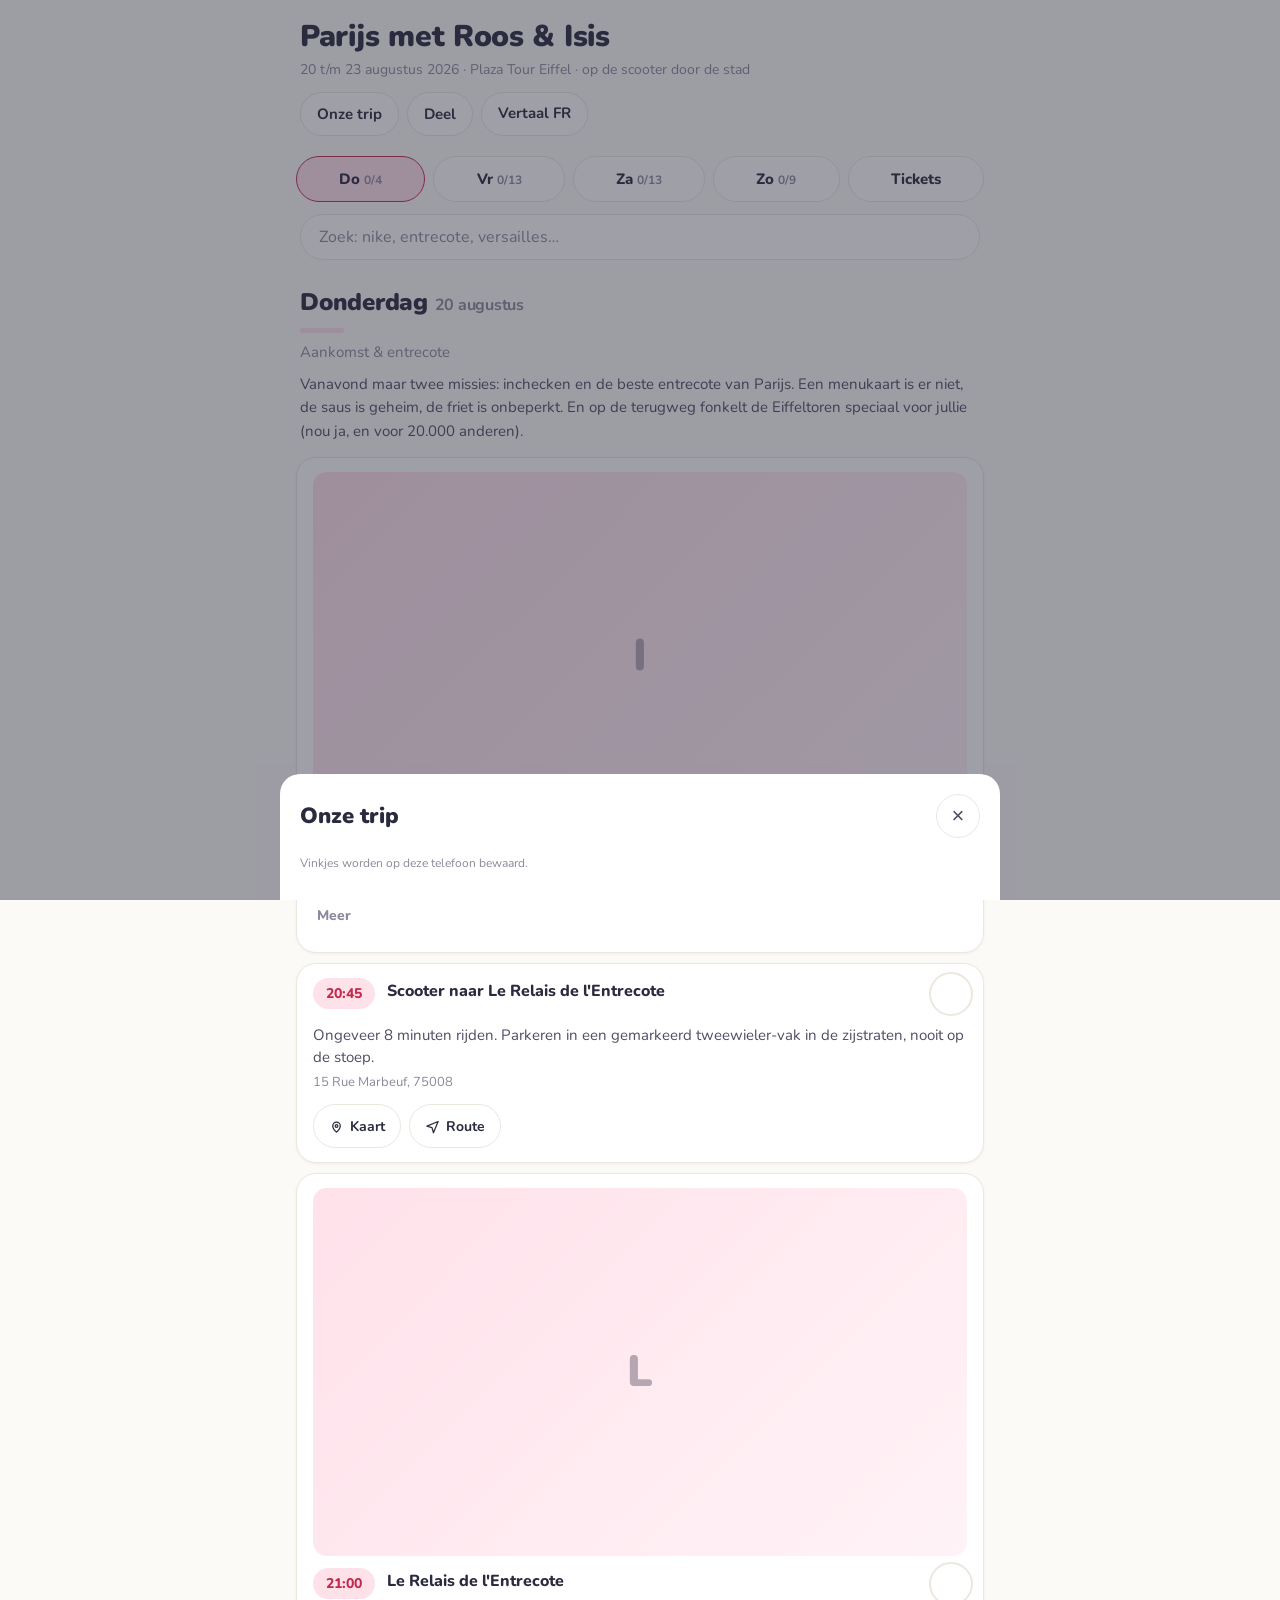
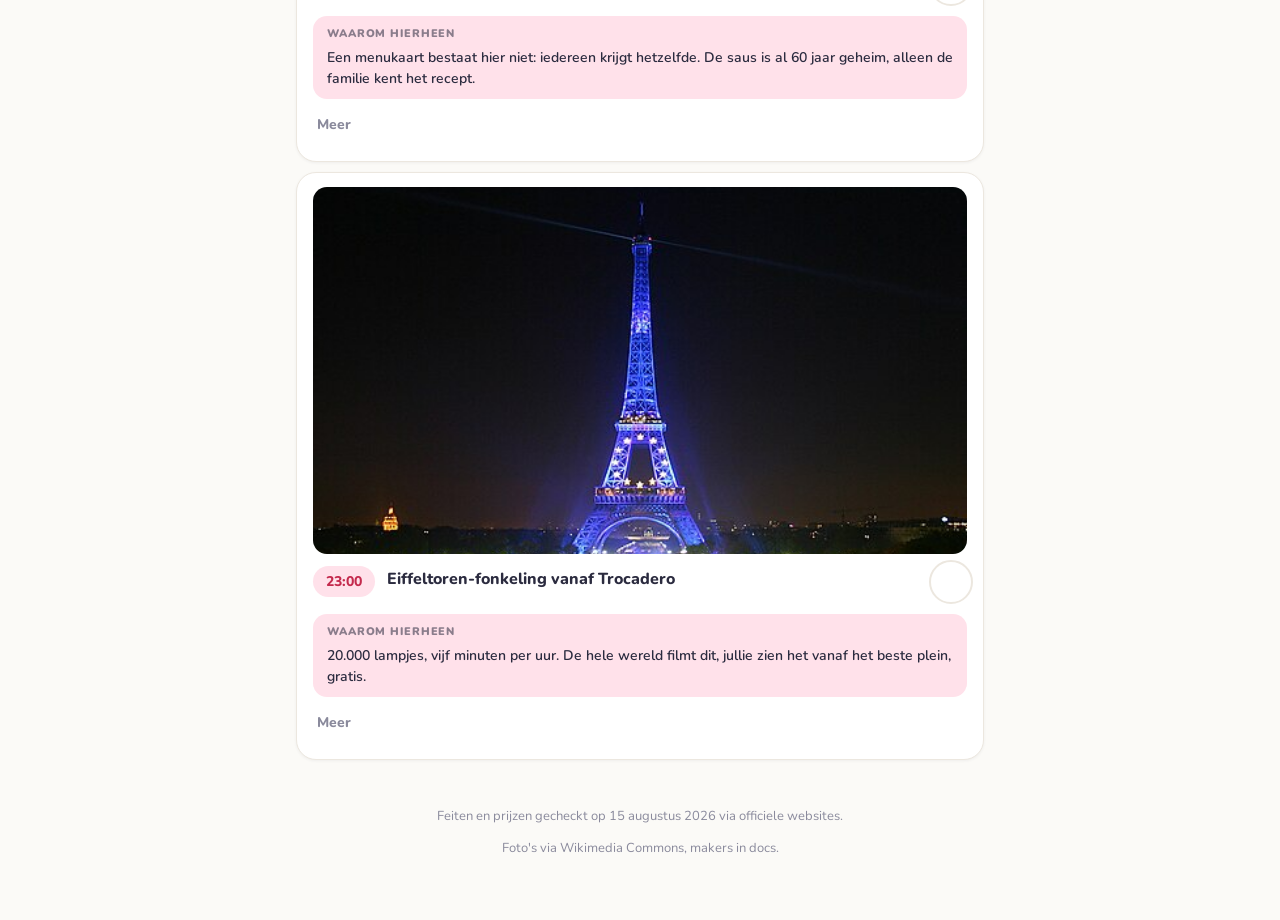
==== commit 1266ea3b: "Sprint 3: Lighthouse mobile performance naar 91 Layout-shift weggewerkt (vaste hoogte dagnav, stabie" ====
--- a/site/index.html
+++ b/site/index.html
@@ -8,6 +8,7 @@
   <link rel="preconnect" href="https://fonts.googleapis.com">
   <link rel="preconnect" href="https://fonts.gstatic.com" crossorigin>
   <link href="https://fonts.googleapis.com/css2?family=Nunito:wght@400;600;700;800;900&display=swap" rel="stylesheet">
+  <link rel="preload" href="data/data.json" as="fetch" crossorigin>
   <link rel="stylesheet" href="css/style.css">
 </head>
 <body>
--- a/site/css/style.css
+++ b/site/css/style.css
@@ -41,6 +41,9 @@
   padding: 0 16px 40px;
 }
 
+/* voorkomt layout-shift van de footer terwijl de content nog rendert */
+#main { min-height: 85vh; }
+
 .ic {
   width: 15px;
   height: 15px;
@@ -53,8 +56,7 @@
 
 .header-row {
   display: flex;
-  align-items: flex-start;
-  justify-content: space-between;
+  flex-direction: column;
   gap: 12px;
 }
 
@@ -73,9 +75,9 @@
 }
 
 .header-actions {
-  flex-shrink: 0;
   display: flex;
   gap: 8px;
+  min-height: 44px;
 }
 
 .btn-translate {
@@ -104,6 +106,7 @@
   z-index: 10;
   display: flex;
   gap: 8px;
+  min-height: 66px;
   padding: 10px 16px;
   margin: 0 -16px;
   background: rgba(251, 250, 247, 0.94);
@@ -187,6 +190,13 @@
   margin: 8px 0 0;
   font-size: 15px;
   color: var(--ink-mute);
+}
+
+.day-intro {
+  margin: 10px 0 0;
+  font-size: 15px;
+  line-height: 1.55;
+  color: var(--ink-soft);
 }
 
 .bg-pink  { background: var(--pink); }
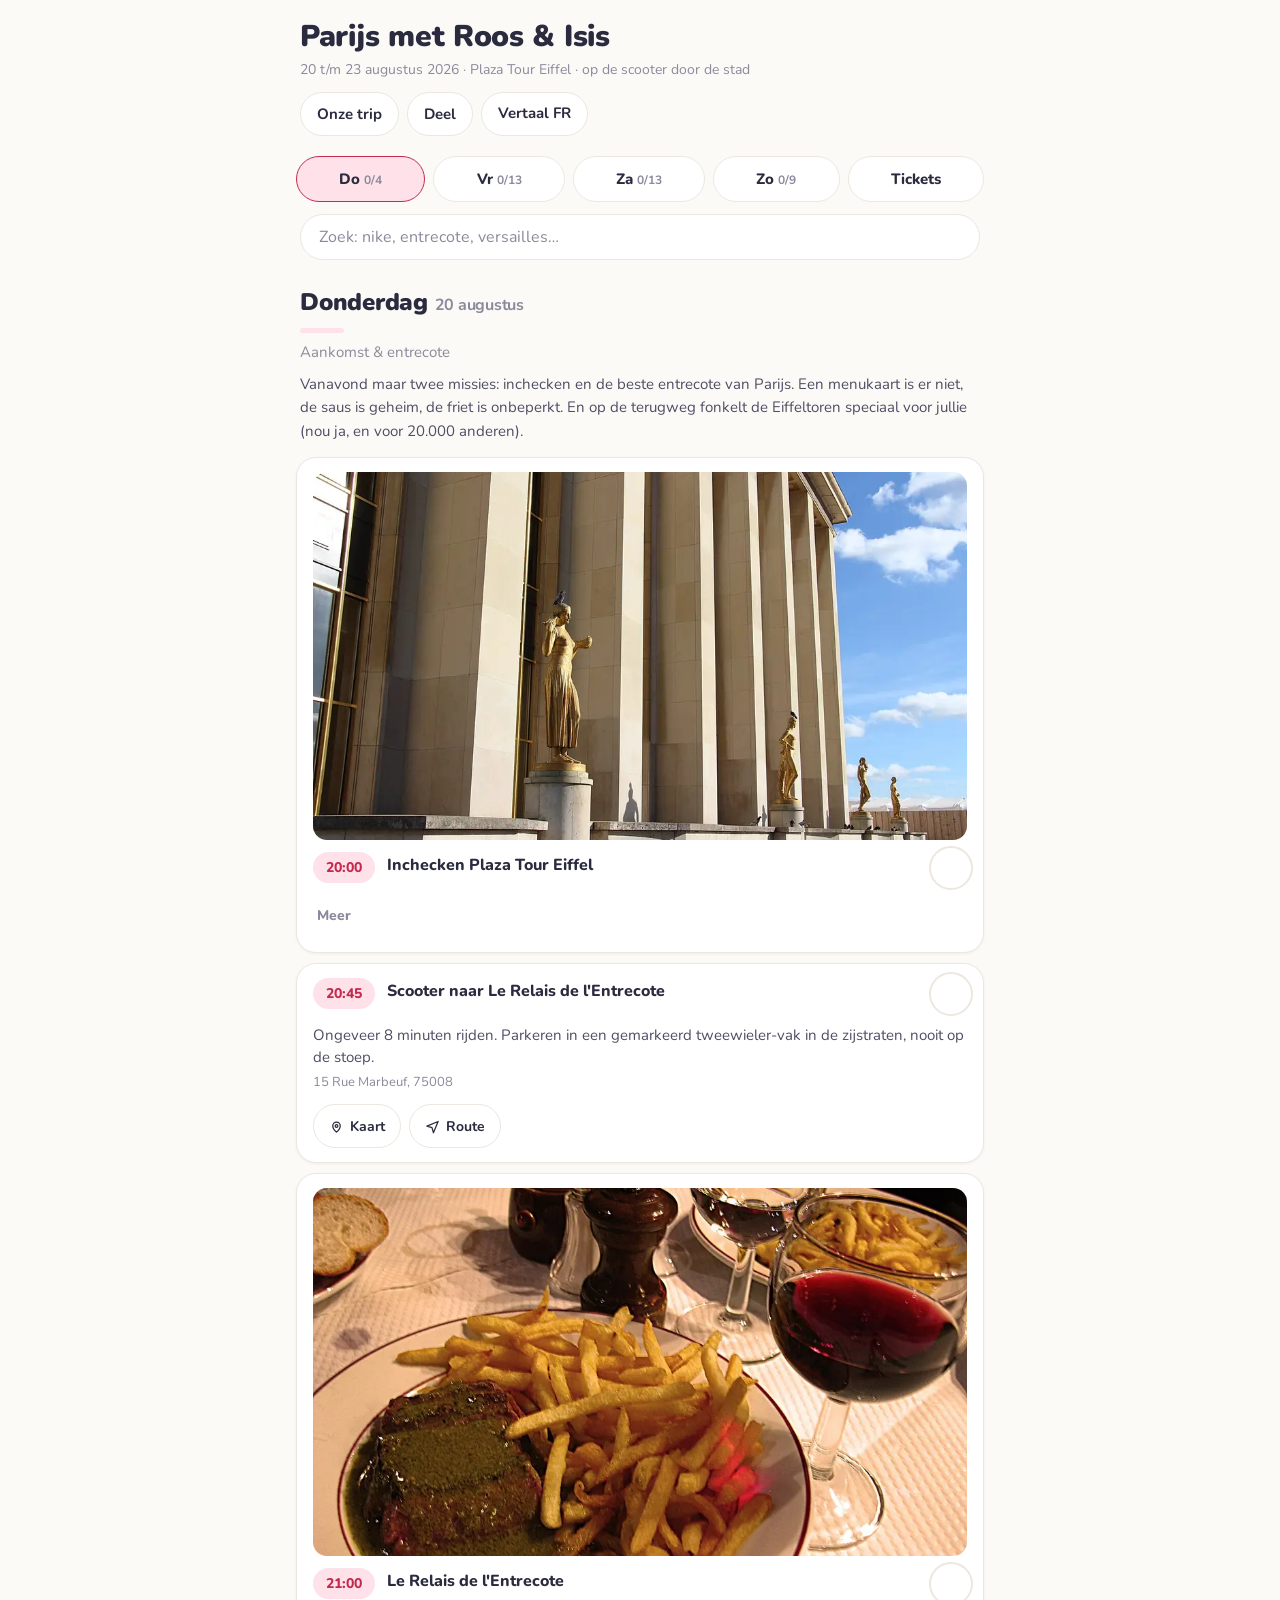
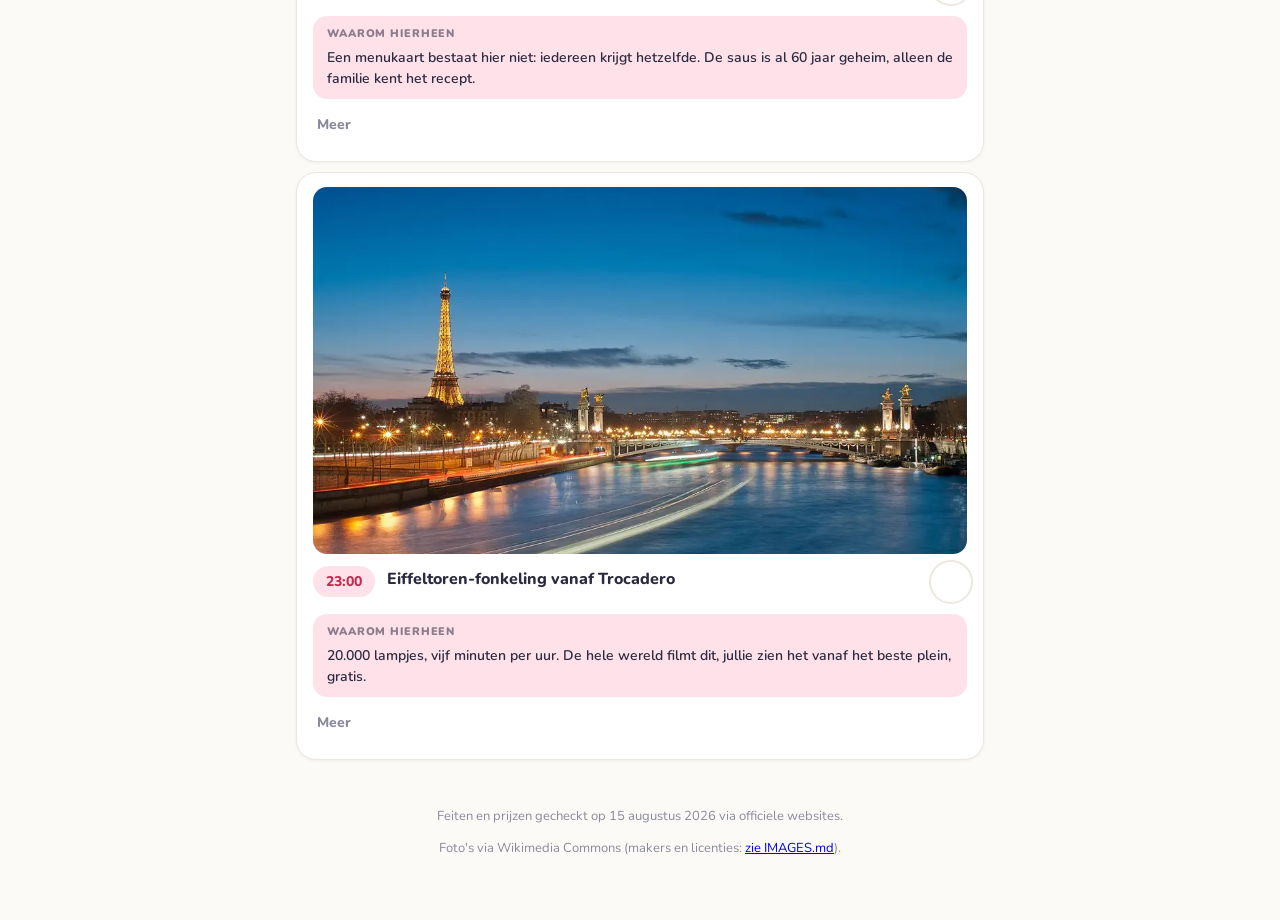
==== commit 4ba09182: "Elke bestemming een eigen sfeerfoto (29 webp, 960x540) Kant-en-klare beeldset gekoppeld per programm" ====
--- a/site/index.html
+++ b/site/index.html
@@ -53,7 +53,7 @@
 
     <footer class="footer">
       <p id="footer-checked"></p>
-      <p>Foto's via Wikimedia Commons, makers in docs.</p>
+      <p>Foto's via Wikimedia Commons (makers en licenties: <a href="https://github.com/theunkok-arch/parijs0826/blob/main/docs/IMAGES.md" target="_blank" rel="noopener">zie IMAGES.md</a>).</p>
     </footer>
 
   </div>
--- a/site/css/style.css
+++ b/site/css/style.css
@@ -471,6 +471,7 @@
   align-items: flex-end;
   justify-content: center;
 }
+.trip-overlay[hidden] { display: none; }
 
 .trip-panel {
   width: 100%;
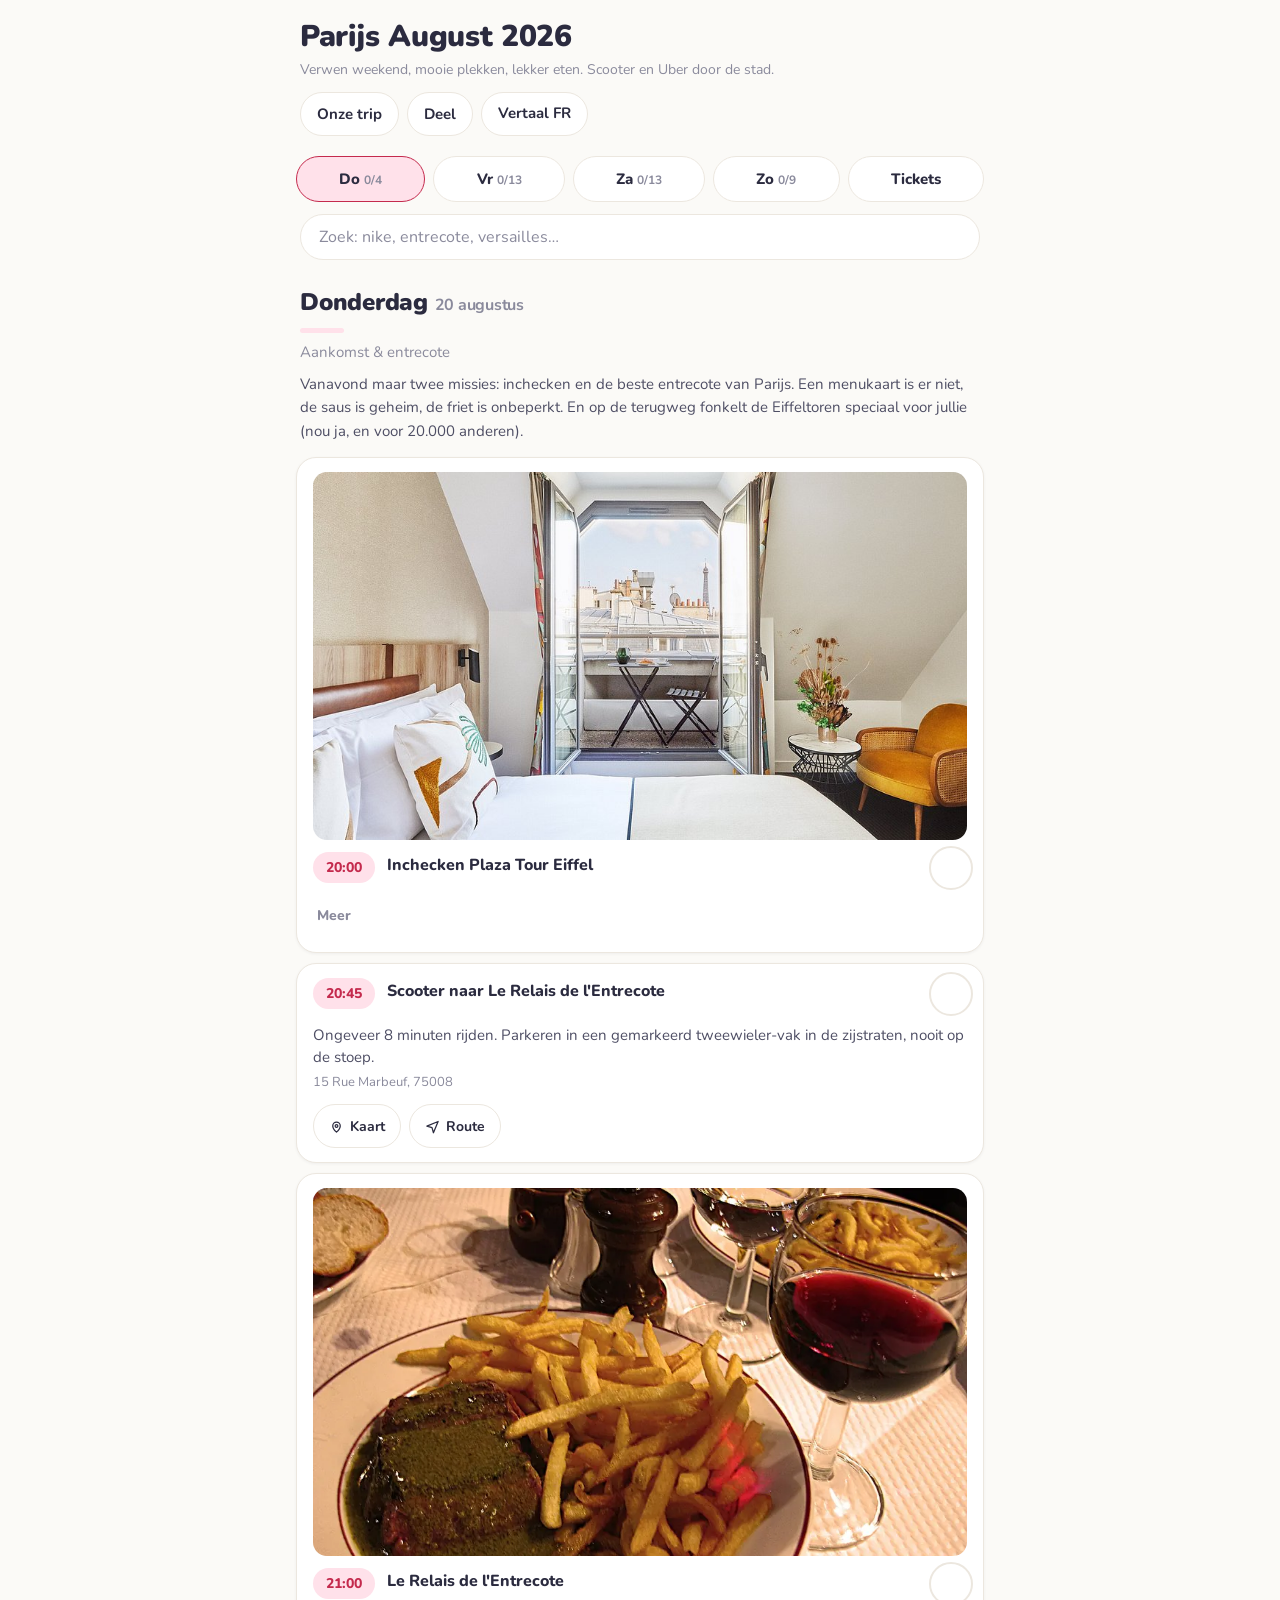
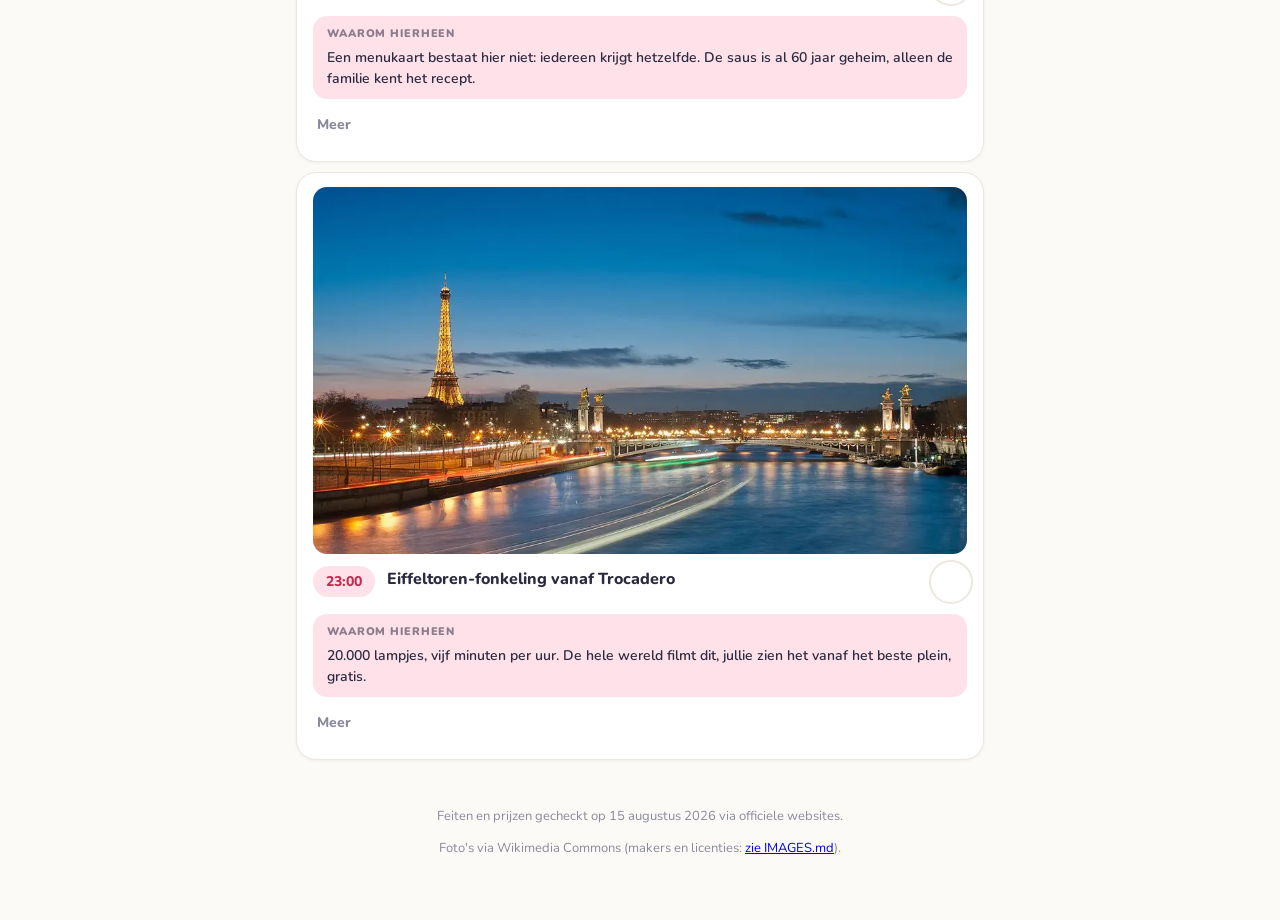
==== commit 7ff84c96: "Eiffeltoren-icoon, homescreen-app en nieuwe titel Pastel Eiffeltoren als favicon (svg + png) en appl" ====
--- a/site/index.html
+++ b/site/index.html
@@ -3,8 +3,14 @@
 <head>
   <meta charset="UTF-8">
   <meta name="viewport" content="width=device-width, initial-scale=1.0">
-  <meta name="description" content="Reisgids voor ons gezinsweekend Parijs, 20 t/m 23 augustus 2026.">
-  <title>Parijs met Roos &amp; Isis</title>
+  <meta name="description" content="Verwen weekend, mooie plekken, lekker eten. Scooter en Uber door de stad.">
+  <title>Parijs August 2026</title>
+  <link rel="icon" href="img/icon.svg" type="image/svg+xml">
+  <link rel="icon" href="img/icon-192.png" type="image/png" sizes="192x192">
+  <link rel="apple-touch-icon" href="img/icon-180.png">
+  <link rel="manifest" href="manifest.webmanifest">
+  <meta name="theme-color" content="#FFE1EA">
+  <meta name="apple-mobile-web-app-title" content="Parijs 2026">
   <link rel="preconnect" href="https://fonts.googleapis.com">
   <link rel="preconnect" href="https://fonts.gstatic.com" crossorigin>
   <link href="https://fonts.googleapis.com/css2?family=Nunito:wght@400;600;700;800;900&display=swap" rel="stylesheet">
